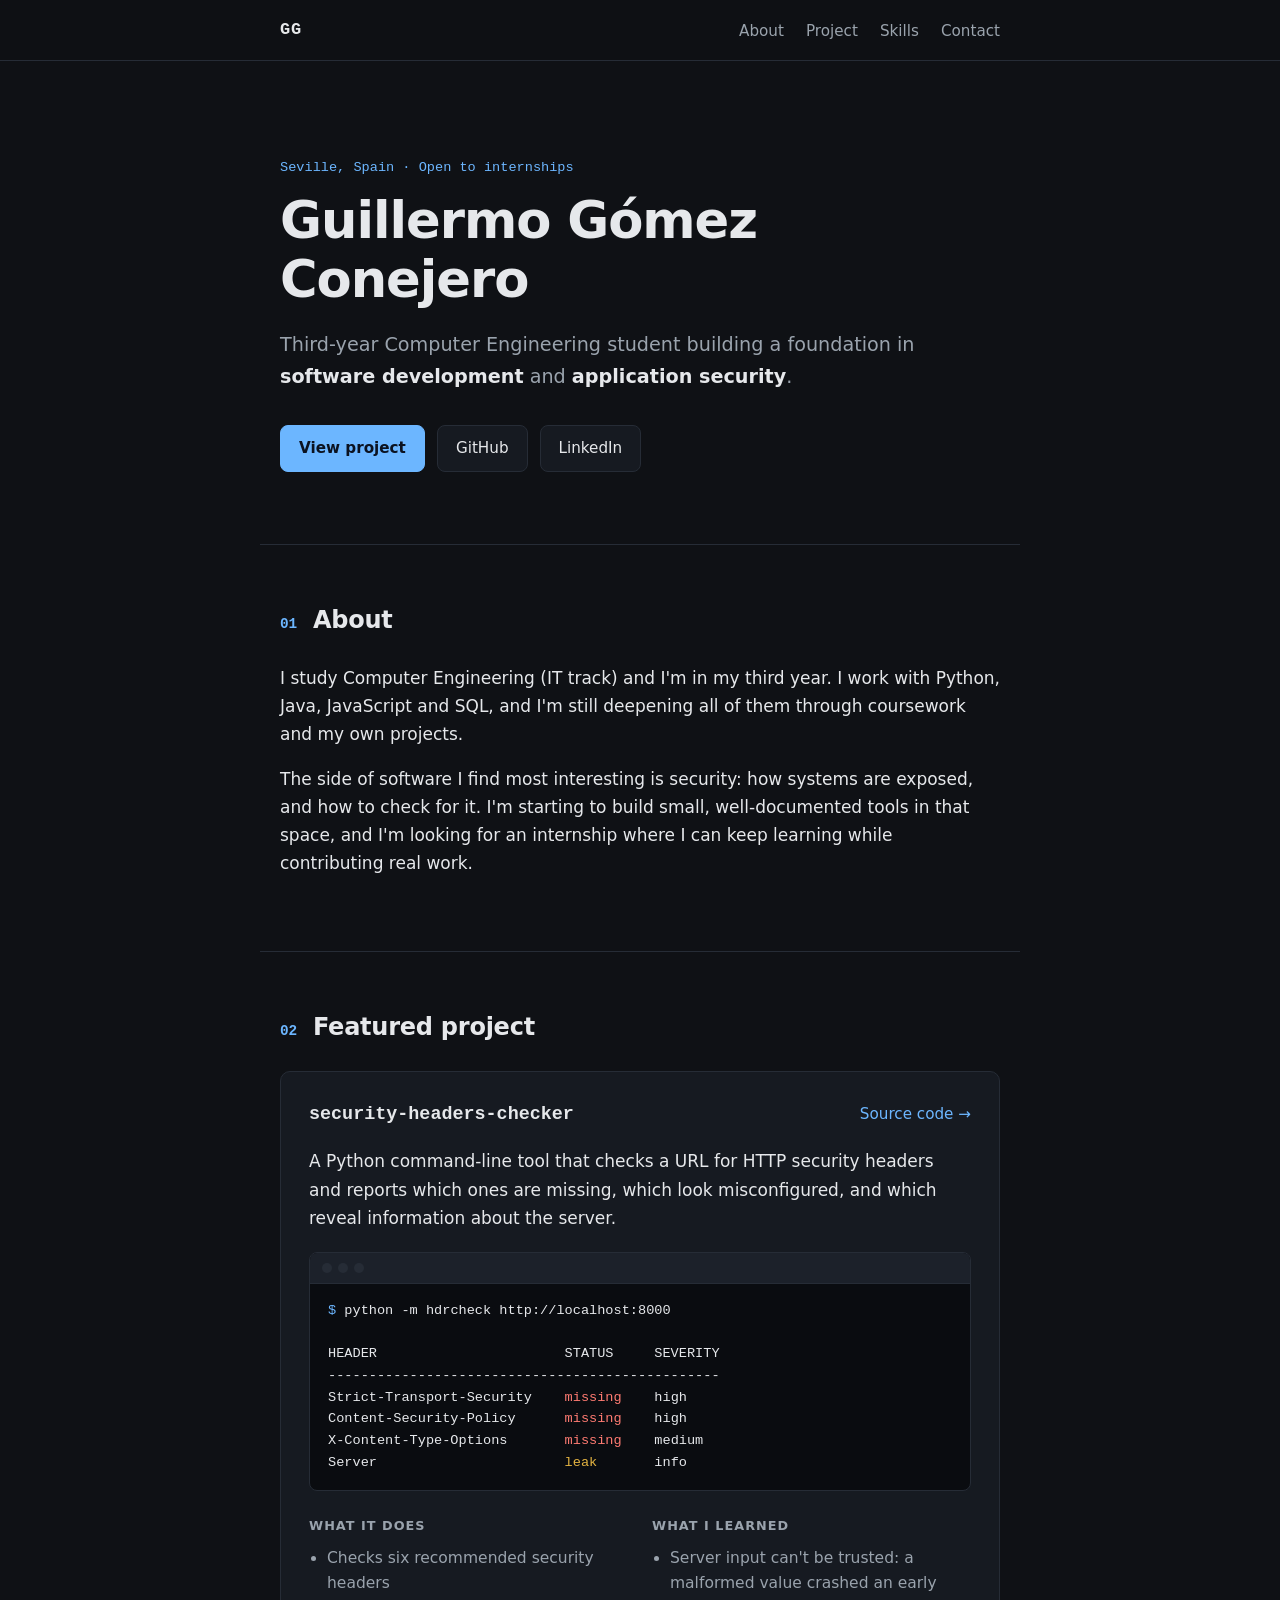
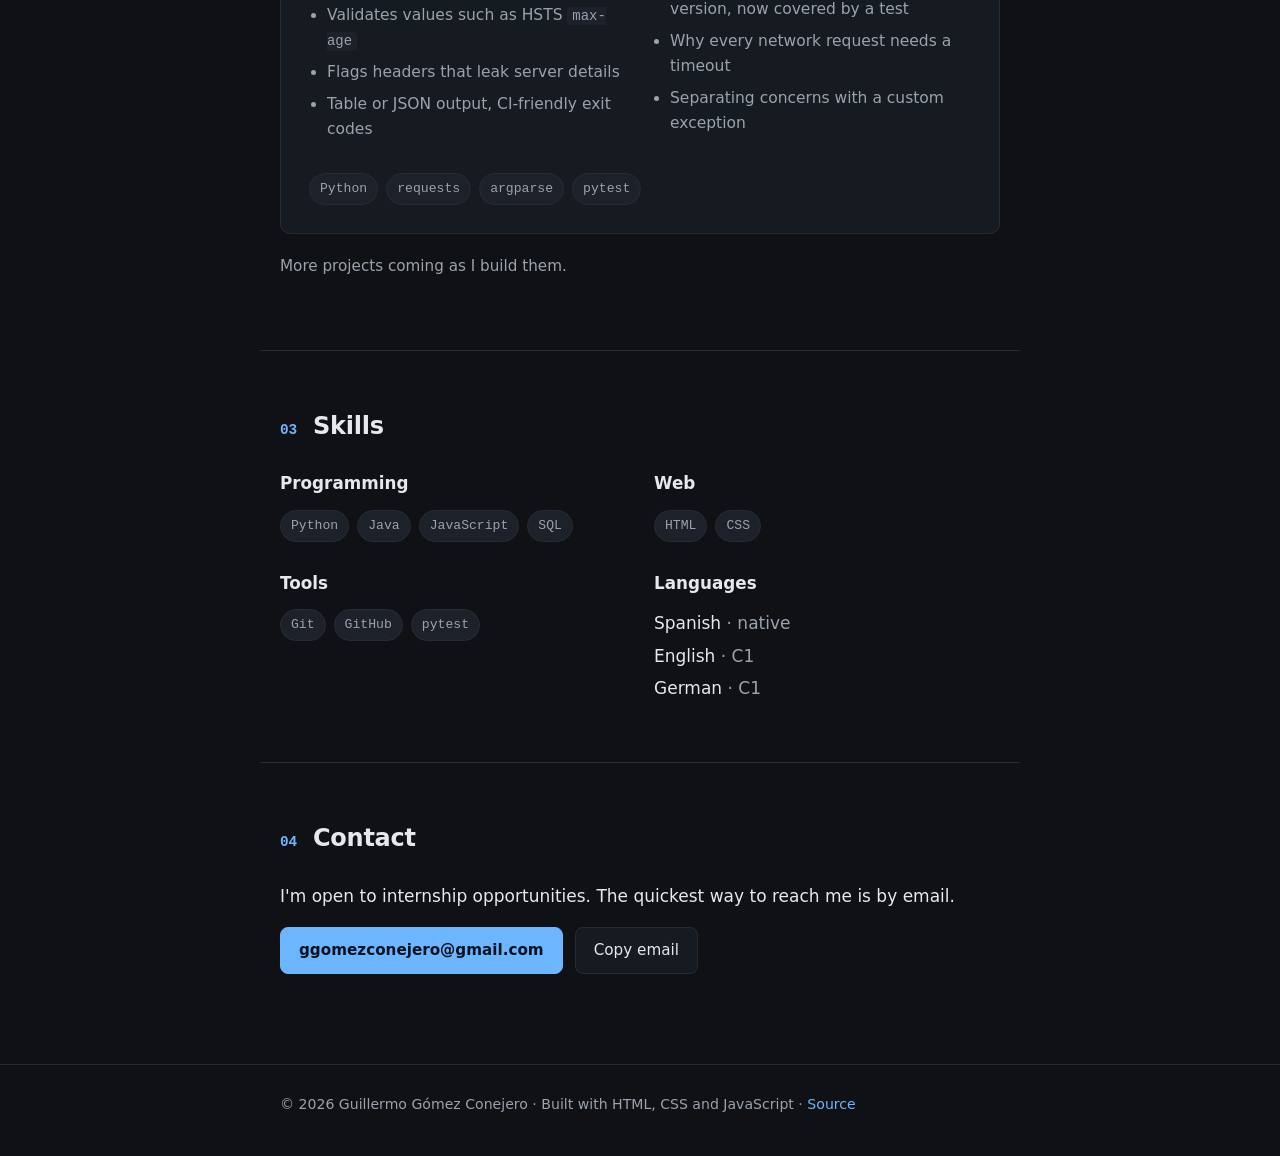
==== index.html @ 74cf5384 "Add files via upload" ====
<!DOCTYPE html>
<html lang="en">
<head>
  <meta charset="UTF-8">
  <meta name="viewport" content="width=device-width, initial-scale=1.0">
  <title>Guillermo Gómez Conejero · Computer Engineering Student</title>
  <meta name="description" content="Third-year Computer Engineering student in Seville, Spain, focused on software development and application security. Open to internships.">
  <meta property="og:title" content="Guillermo Gómez Conejero">
  <meta property="og:description" content="Computer Engineering student · Software development & application security">
  <meta property="og:type" content="website">
  <meta property="og:url" content="https://goco36.github.io/">
  <meta name="theme-color" content="#0f1115">
  <link rel="icon" href="data:image/svg+xml,%3Csvg xmlns='http://www.w3.org/2000/svg' viewBox='0 0 32 32'%3E%3Crect width='32' height='32' rx='6' fill='%230f1115'/%3E%3Ctext x='16' y='21' font-family='monospace' font-size='13' font-weight='700' fill='%236cb6ff' text-anchor='middle'%3EGG%3C/text%3E%3C/svg%3E">
  <link rel="stylesheet" href="styles.css">
</head>
<body>
  <a class="skip-link" href="#main">Skip to content</a>

  <header class="site-header">
    <div class="container header-inner">
      <a class="logo" href="#top" aria-label="Back to top">GG</a>
      <nav aria-label="Main">
        <ul class="nav-links">
          <li><a href="#about">About</a></li>
          <li><a href="#project">Project</a></li>
          <li><a href="#skills">Skills</a></li>
          <li><a href="#contact">Contact</a></li>
        </ul>
      </nav>
    </div>
  </header>

  <main id="main">
    <!-- Hero -->
    <section class="hero container" id="top">
      <p class="eyebrow">Seville, Spain · Open to internships</p>
      <h1>Guillermo Gómez Conejero</h1>
      <p class="lead">
        Third-year Computer Engineering student building a foundation in
        <strong>software development</strong> and <strong>application security</strong>.
      </p>
      <div class="actions">
        <a class="btn btn-primary" href="#project">View project</a>
        <a class="btn" href="https://github.com/Goco36" target="_blank" rel="noopener noreferrer">GitHub</a>
        <a class="btn" href="https://www.linkedin.com/in/guillermo-gomez-conejero-263369376/" target="_blank" rel="noopener noreferrer">LinkedIn</a>
      </div>
    </section>

    <!-- About -->
    <section class="section container" id="about">
      <h2><span class="num">01</span> About</h2>
      <p>
        I study Computer Engineering (IT track) and I'm in my third year. I work with Python, Java,
        JavaScript and SQL, and I'm still deepening all of them through coursework and my own projects.
      </p>
      <p>
        The side of software I find most interesting is security: how systems are exposed, and how to check
        for it. I'm starting to build small, well-documented tools in that space, and I'm looking for an
        internship where I can keep learning while contributing real work.
      </p>
    </section>

    <!-- Project -->
    <section class="section container" id="project">
      <h2><span class="num">02</span> Featured project</h2>

      <article class="card">
        <div class="card-head">
          <h3>security-headers-checker</h3>
          <a class="card-link" href="https://github.com/Goco36/security-headers-checker" target="_blank" rel="noopener noreferrer">Source code →</a>
        </div>

        <p>
          A Python command-line tool that checks a URL for HTTP security headers and reports which ones are
          missing, which look misconfigured, and which reveal information about the server.
        </p>

        <figure class="terminal" aria-label="Example output of the tool">
          <div class="terminal-bar" aria-hidden="true"><span></span><span></span><span></span></div>
<pre><code><span class="prompt">$</span> python -m hdrcheck http://localhost:8000

HEADER                       STATUS     SEVERITY
------------------------------------------------
Strict-Transport-Security    <span class="bad">missing</span>    high
Content-Security-Policy      <span class="bad">missing</span>    high
X-Content-Type-Options       <span class="bad">missing</span>    medium
Server                       <span class="warn">leak</span>       info</code></pre>
        </figure>

        <div class="card-grid">
          <div>
            <h4>What it does</h4>
            <ul>
              <li>Checks six recommended security headers</li>
              <li>Validates values such as HSTS <code>max-age</code></li>
              <li>Flags headers that leak server details</li>
              <li>Table or JSON output, CI-friendly exit codes</li>
            </ul>
          </div>
          <div>
            <h4>What I learned</h4>
            <ul>
              <li>Server input can't be trusted: a malformed value crashed an early version, now covered by a test</li>
              <li>Why every network request needs a timeout</li>
              <li>Separating concerns with a custom exception</li>
            </ul>
          </div>
        </div>

        <ul class="tags" aria-label="Technologies used">
          <li>Python</li>
          <li>requests</li>
          <li>argparse</li>
          <li>pytest</li>
        </ul>
      </article>

      <p class="note">More projects coming as I build them.</p>
    </section>

    <!-- Skills -->
    <section class="section container" id="skills">
      <h2><span class="num">03</span> Skills</h2>
      <div class="skills-grid">
        <div>
          <h3>Programming</h3>
          <ul class="tags">
            <li>Python</li>
            <li>Java</li>
            <li>JavaScript</li>
            <li>SQL</li>
          </ul>
        </div>
        <div>
          <h3>Web</h3>
          <ul class="tags">
            <li>HTML</li>
            <li>CSS</li>
          </ul>
        </div>
        <div>
          <h3>Tools</h3>
          <ul class="tags">
            <li>Git</li>
            <li>GitHub</li>
            <li>pytest</li>
          </ul>
        </div>
        <div>
          <h3>Languages</h3>
          <ul class="plain">
            <li>Spanish <span class="muted">· native</span></li>
            <li>English <span class="muted">· C1</span></li>
            <li>German <span class="muted">· C1</span></li>
          </ul>
        </div>
      </div>
    </section>

    <!-- Contact -->
    <section class="section container" id="contact">
      <h2><span class="num">04</span> Contact</h2>
      <p>I'm open to internship opportunities. The quickest way to reach me is by email.</p>
      <div class="contact-row">
        <a class="btn btn-primary" href="mailto:ggomezconejero@gmail.com">ggomezconejero@gmail.com</a>
        <button class="btn" type="button" id="copy-email" data-email="ggomezconejero@gmail.com">Copy email</button>
      </div>
      <p class="copy-status" id="copy-status" role="status" aria-live="polite"></p>
    </section>
  </main>

  <footer class="site-footer">
    <div class="container">
      <p>© <span id="year">2026</span> Guillermo Gómez Conejero · Built with HTML, CSS and JavaScript · <a href="https://github.com/Goco36/goco36.github.io" target="_blank" rel="noopener noreferrer">Source</a></p>
    </div>
  </footer>

  <script src="script.js"></script>
</body>
</html>
---- styles.css ----
/* ---------- Design tokens ---------- */
:root {
  --bg: #0f1115;
  --surface: #161a21;
  --surface-2: #1c212a;
  --border: #262c36;
  --text: #e6e8eb;
  --muted: #9aa3ad;
  --accent: #6cb6ff;
  --accent-strong: #8cc8ff;
  --bad: #ff7b72;
  --warn: #e3b341;

  --font-sans: system-ui, -apple-system, "Segoe UI", Roboto, "Helvetica Neue", Arial, sans-serif;
  --font-mono: ui-monospace, "SFMono-Regular", "Cascadia Code", Menlo, Consolas, monospace;

  --radius: 10px;
  --max-width: 760px;
}

/* ---------- Base ---------- */
*,
*::before,
*::after {
  box-sizing: border-box;
}

html {
  scroll-behavior: smooth;
  scroll-padding-top: 72px;
}

body {
  margin: 0;
  background: var(--bg);
  color: var(--text);
  font-family: var(--font-sans);
  font-size: 1.0625rem;
  line-height: 1.65;
  -webkit-font-smoothing: antialiased;
}

a {
  color: var(--accent);
  text-decoration: none;
}

a:hover {
  color: var(--accent-strong);
  text-decoration: underline;
}

:focus-visible {
  outline: 2px solid var(--accent);
  outline-offset: 3px;
  border-radius: 4px;
}

code {
  font-family: var(--font-mono);
  font-size: 0.9em;
  background: var(--surface-2);
  padding: 0.1em 0.35em;
  border-radius: 4px;
}

.container {
  width: 100%;
  max-width: var(--max-width);
  margin: 0 auto;
  padding: 0 20px;
}

.muted {
  color: var(--muted);
}

.skip-link {
  position: absolute;
  left: -999px;
  top: 8px;
  background: var(--accent);
  color: var(--bg);
  padding: 8px 12px;
  border-radius: 6px;
  z-index: 100;
}

.skip-link:focus {
  left: 8px;
}

/* ---------- Header ---------- */
.site-header {
  position: sticky;
  top: 0;
  z-index: 10;
  background: rgba(15, 17, 21, 0.85);
  backdrop-filter: blur(8px);
  border-bottom: 1px solid var(--border);
}

.header-inner {
  display: flex;
  align-items: center;
  justify-content: space-between;
  height: 60px;
}

.logo {
  font-family: var(--font-mono);
  font-weight: 700;
  color: var(--text);
  letter-spacing: 0.05em;
}

.logo:hover {
  color: var(--accent);
  text-decoration: none;
}

.nav-links {
  display: flex;
  gap: 22px;
  list-style: none;
  margin: 0;
  padding: 0;
}

.nav-links a {
  color: var(--muted);
  font-size: 0.95rem;
}

.nav-links a:hover {
  color: var(--text);
  text-decoration: none;
}

/* ---------- Hero ---------- */
.hero {
  padding-top: 96px;
  padding-bottom: 72px;
}

.eyebrow {
  font-family: var(--font-mono);
  font-size: 0.85rem;
  color: var(--accent);
  margin: 0 0 12px;
}

h1 {
  font-size: clamp(2.1rem, 6vw, 3.2rem);
  line-height: 1.15;
  margin: 0 0 20px;
  letter-spacing: -0.02em;
}

.lead {
  font-size: 1.2rem;
  color: var(--muted);
  max-width: 34em;
  margin: 0 0 32px;
}

.lead strong {
  color: var(--text);
  font-weight: 600;
}

.actions,
.contact-row {
  display: flex;
  flex-wrap: wrap;
  gap: 12px;
}

/* ---------- Buttons ---------- */
.btn {
  display: inline-flex;
  align-items: center;
  padding: 10px 18px;
  border: 1px solid var(--border);
  border-radius: 8px;
  background: var(--surface);
  color: var(--text);
  font: inherit;
  font-size: 0.95rem;
  cursor: pointer;
  transition: border-color 0.15s, background 0.15s;
}

.btn:hover {
  border-color: var(--accent);
  color: var(--text);
  text-decoration: none;
}

.btn-primary {
  background: var(--accent);
  border-color: var(--accent);
  color: #0b1220;
  font-weight: 600;
}

.btn-primary:hover {
  background: var(--accent-strong);
  border-color: var(--accent-strong);
  color: #0b1220;
}

/* ---------- Sections ---------- */
.section {
  padding-top: 56px;
  padding-bottom: 56px;
  border-top: 1px solid var(--border);
}

h2 {
  font-size: 1.5rem;
  margin: 0 0 24px;
  letter-spacing: -0.01em;
}

h2 .num {
  font-family: var(--font-mono);
  font-size: 0.9rem;
  color: var(--accent);
  margin-right: 8px;
}

h3 {
  font-size: 1.05rem;
  margin: 0 0 12px;
}

h4 {
  font-size: 0.8rem;
  text-transform: uppercase;
  letter-spacing: 0.08em;
  color: var(--muted);
  margin: 0 0 10px;
}

.note {
  color: var(--muted);
  font-size: 0.95rem;
  margin-top: 20px;
}

/* ---------- Project card ---------- */
.card {
  background: var(--surface);
  border: 1px solid var(--border);
  border-radius: var(--radius);
  padding: 28px;
}

.card-head {
  display: flex;
  flex-wrap: wrap;
  align-items: baseline;
  justify-content: space-between;
  gap: 8px 16px;
  margin-bottom: 8px;
}

.card-head h3 {
  font-family: var(--font-mono);
  font-size: 1.15rem;
  margin: 0;
}

.card-link {
  font-size: 0.95rem;
}

.card-grid {
  display: grid;
  grid-template-columns: 1fr 1fr;
  gap: 24px;
  margin: 24px 0;
}

.card-grid ul {
  margin: 0;
  padding-left: 18px;
  color: var(--muted);
  font-size: 0.97rem;
}

.card-grid li {
  margin-bottom: 6px;
}

/* ---------- Terminal ---------- */
.terminal {
  margin: 20px 0 0;
  background: #0a0c10;
  border: 1px solid var(--border);
  border-radius: 8px;
  overflow: hidden;
}

.terminal-bar {
  display: flex;
  gap: 6px;
  padding: 10px 12px;
  background: var(--surface-2);
  border-bottom: 1px solid var(--border);
}

.terminal-bar span {
  width: 10px;
  height: 10px;
  border-radius: 50%;
  background: var(--border);
}

.terminal pre {
  margin: 0;
  padding: 16px 18px;
  overflow-x: auto;
  font-family: var(--font-mono);
  font-size: 0.85rem;
  line-height: 1.6;
}

.terminal code {
  background: none;
  padding: 0;
  font-size: inherit;
}

.prompt {
  color: var(--accent);
}

.bad {
  color: var(--bad);
}

.warn {
  color: var(--warn);
}

/* ---------- Tags ---------- */
.tags {
  display: flex;
  flex-wrap: wrap;
  gap: 8px;
  list-style: none;
  margin: 0;
  padding: 0;
}

.tags li {
  font-family: var(--font-mono);
  font-size: 0.82rem;
  padding: 4px 10px;
  border: 1px solid var(--border);
  border-radius: 999px;
  color: var(--muted);
  background: var(--surface-2);
}

/* ---------- Skills ---------- */
.skills-grid {
  display: grid;
  grid-template-columns: repeat(2, 1fr);
  gap: 28px;
}

.plain {
  list-style: none;
  margin: 0;
  padding: 0;
}

.plain li {
  margin-bottom: 4px;
}

/* ---------- Contact ---------- */
.copy-status {
  min-height: 1.5em;
  margin: 12px 0 0;
  font-size: 0.9rem;
  color: var(--accent);
}

/* ---------- Footer ---------- */
.site-footer {
  border-top: 1px solid var(--border);
  padding: 28px 0 40px;
  color: var(--muted);
  font-size: 0.88rem;
}

.site-footer p {
  margin: 0;
}

/* ---------- Responsive ---------- */
@media (max-width: 640px) {
  .nav-links {
    gap: 14px;
  }

  .nav-links a {
    font-size: 0.88rem;
  }

  .hero {
    padding-top: 64px;
    padding-bottom: 48px;
  }

  .card {
    padding: 20px;
  }

  .card-grid,
  .skills-grid {
    grid-template-columns: 1fr;
  }
}

@media (max-width: 400px) {
  .nav-links li:nth-child(3) {
    display: none;
  }
}

/* ---------- Motion preferences ---------- */
@media (prefers-reduced-motion: reduce) {
  html {
    scroll-behavior: auto;
  }

  * {
    transition: none !important;
  }
}
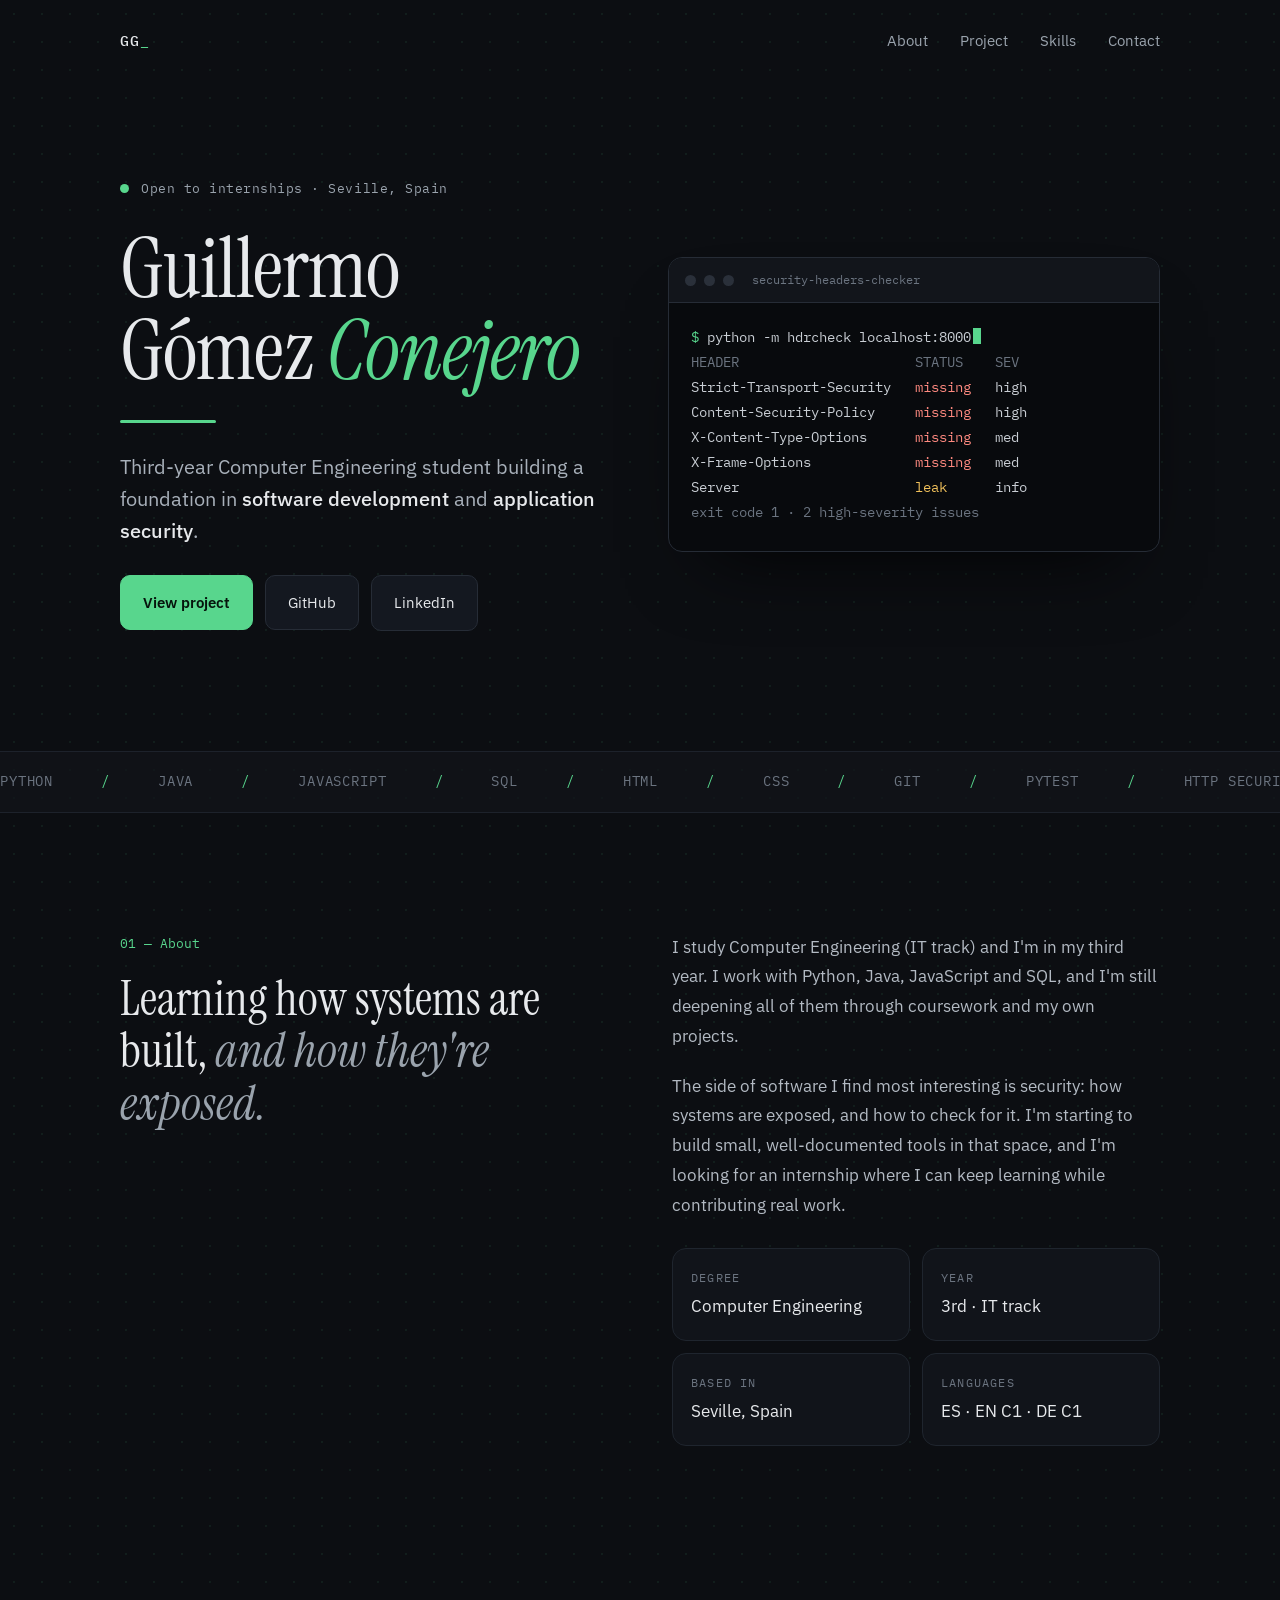
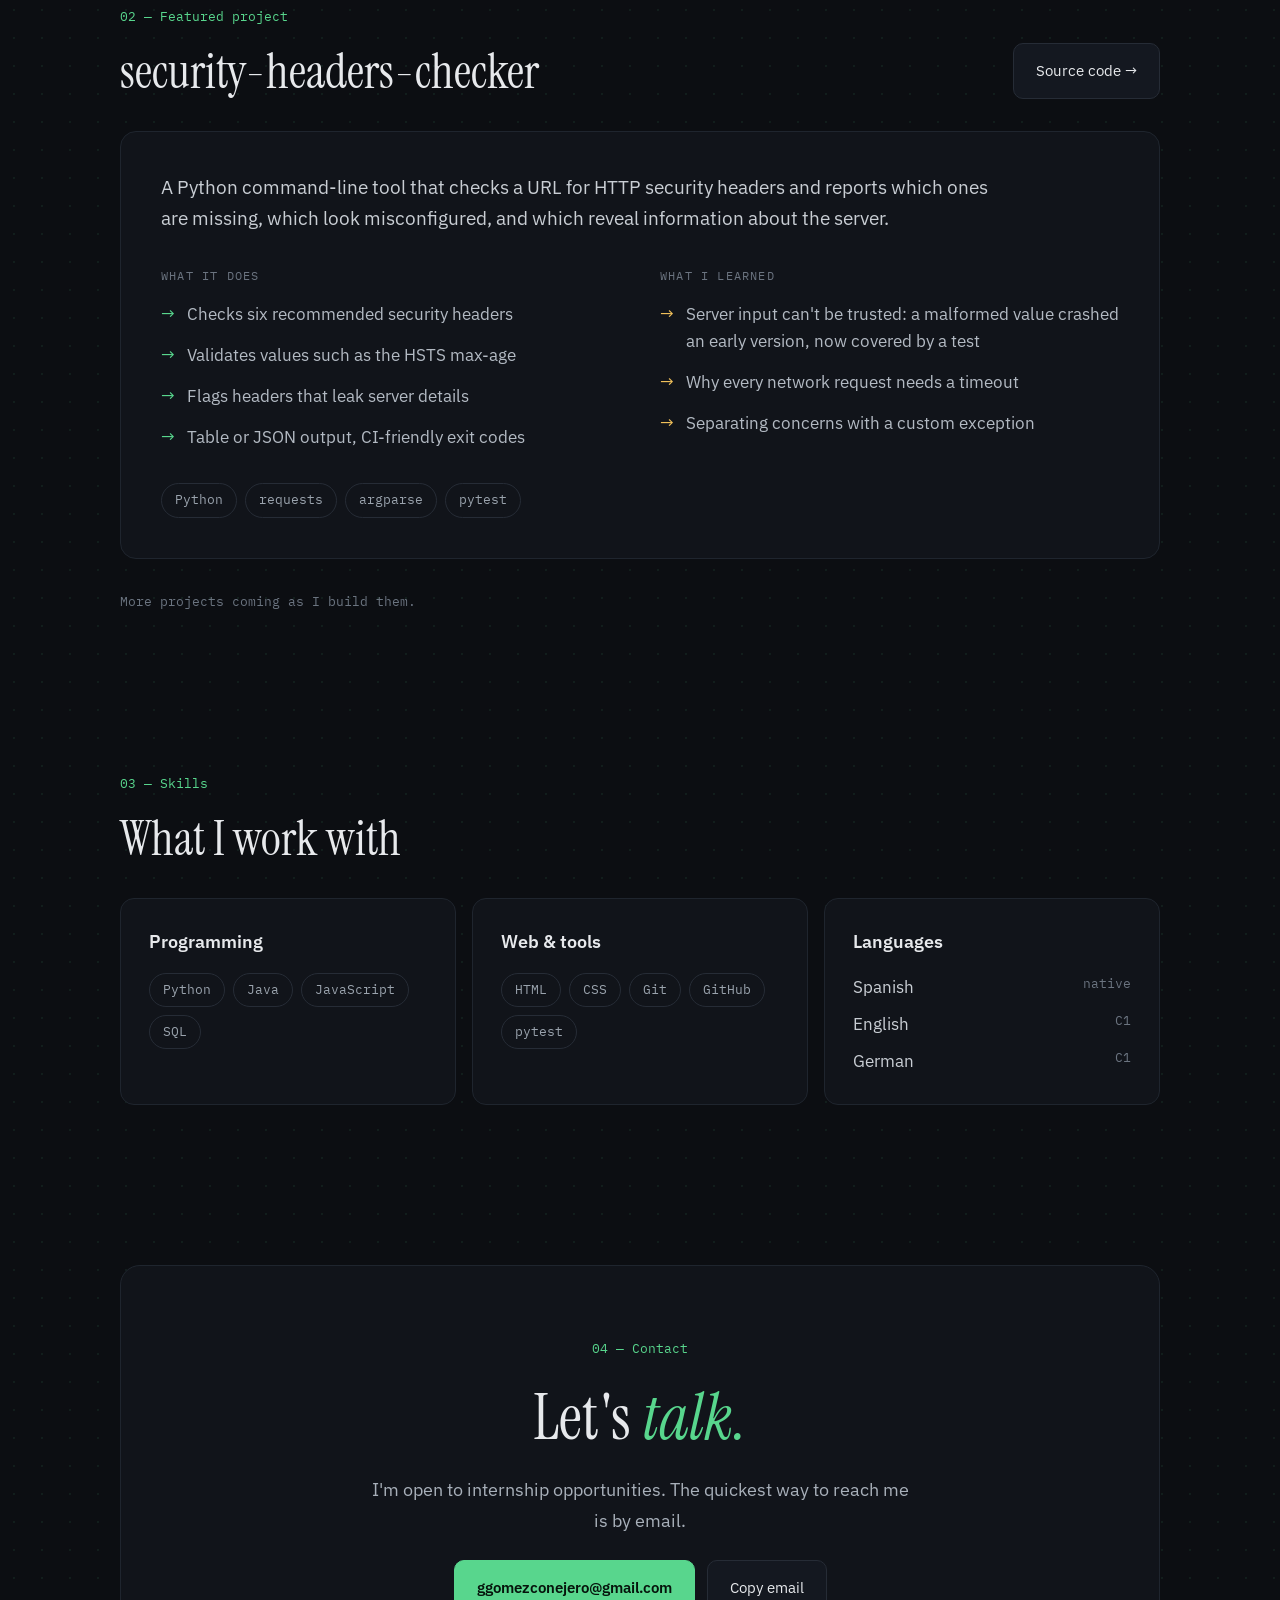
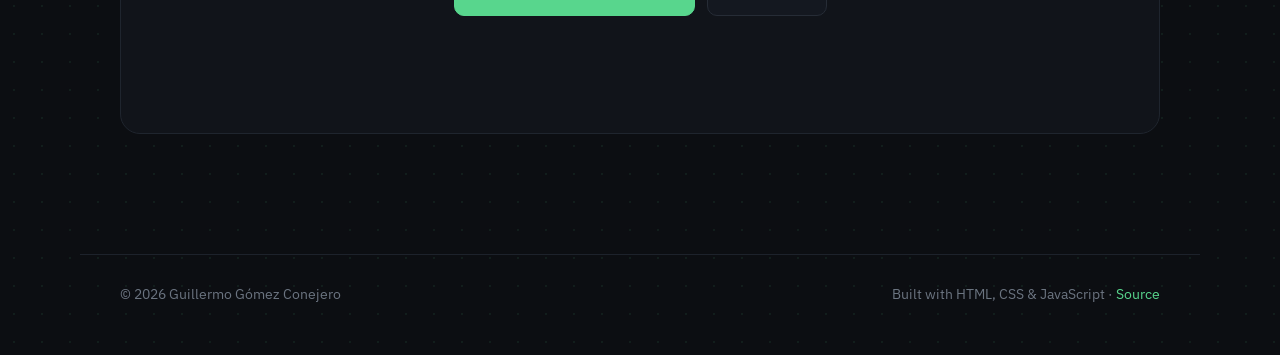
==== commit da4d2917: "Add files via upload" ====
--- a/index.html
+++ b/index.html
@@ -9,170 +9,175 @@
   <meta property="og:description" content="Computer Engineering student · Software development & application security">
   <meta property="og:type" content="website">
   <meta property="og:url" content="https://goco36.github.io/">
-  <meta name="theme-color" content="#0f1115">
-  <link rel="icon" href="data:image/svg+xml,%3Csvg xmlns='http://www.w3.org/2000/svg' viewBox='0 0 32 32'%3E%3Crect width='32' height='32' rx='6' fill='%230f1115'/%3E%3Ctext x='16' y='21' font-family='monospace' font-size='13' font-weight='700' fill='%236cb6ff' text-anchor='middle'%3EGG%3C/text%3E%3C/svg%3E">
+  <meta name="theme-color" content="#0c0e12">
+  <link rel="icon" href="data:image/svg+xml,%3Csvg xmlns='http://www.w3.org/2000/svg' viewBox='0 0 32 32'%3E%3Crect width='32' height='32' rx='6' fill='%230c0e12'/%3E%3Ctext x='16' y='21' font-family='monospace' font-size='13' font-weight='700' fill='%2358d68d' text-anchor='middle'%3EGG%3C/text%3E%3C/svg%3E">
+  <link rel="preconnect" href="https://fonts.googleapis.com">
+  <link rel="preconnect" href="https://fonts.gstatic.com" crossorigin>
+  <link rel="stylesheet" href="https://fonts.googleapis.com/css2?family=IBM+Plex+Mono:wght@400;500&family=IBM+Plex+Sans:wght@400;500;600&family=Instrument+Serif:ital@0;1&display=swap">
   <link rel="stylesheet" href="styles.css">
 </head>
 <body>
   <a class="skip-link" href="#main">Skip to content</a>
 
-  <header class="site-header">
-    <div class="container header-inner">
-      <a class="logo" href="#top" aria-label="Back to top">GG</a>
-      <nav aria-label="Main">
-        <ul class="nav-links">
-          <li><a href="#about">About</a></li>
-          <li><a href="#project">Project</a></li>
-          <li><a href="#skills">Skills</a></li>
-          <li><a href="#contact">Contact</a></li>
-        </ul>
-      </nav>
-    </div>
+  <header class="site-header container rise d1">
+    <a class="logo" href="#top" aria-label="Back to top">GG<span class="accent">_</span></a>
+    <nav aria-label="Main">
+      <ul class="nav-links">
+        <li><a href="#about">About</a></li>
+        <li><a href="#project">Project</a></li>
+        <li><a href="#skills">Skills</a></li>
+        <li><a href="#contact">Contact</a></li>
+      </ul>
+    </nav>
   </header>
 
   <main id="main">
     <!-- Hero -->
     <section class="hero container" id="top">
-      <p class="eyebrow">Seville, Spain · Open to internships</p>
-      <h1>Guillermo Gómez Conejero</h1>
-      <p class="lead">
-        Third-year Computer Engineering student building a foundation in
-        <strong>software development</strong> and <strong>application security</strong>.
-      </p>
-      <div class="actions">
-        <a class="btn btn-primary" href="#project">View project</a>
-        <a class="btn" href="https://github.com/Goco36" target="_blank" rel="noopener noreferrer">GitHub</a>
-        <a class="btn" href="https://www.linkedin.com/in/guillermo-gomez-conejero-263369376/" target="_blank" rel="noopener noreferrer">LinkedIn</a>
+      <div class="hero-text">
+        <p class="status rise d2"><span class="dot" aria-hidden="true"></span>Open to internships · Seville, Spain</p>
+        <h1 class="rise d3">Guillermo<br>Gómez <em>Conejero</em></h1>
+        <div class="underline" aria-hidden="true"></div>
+        <p class="lead rise d4">
+          Third-year Computer Engineering student building a foundation in
+          <strong>software development</strong> and <strong>application security</strong>.
+        </p>
+        <div class="actions rise d5">
+          <a class="btn btn-primary" href="#project">View project</a>
+          <a class="btn" href="https://github.com/Goco36" target="_blank" rel="noopener noreferrer">GitHub</a>
+          <a class="btn" href="https://www.linkedin.com/in/guillermo-gomez-conejero-263369376/" target="_blank" rel="noopener noreferrer">LinkedIn</a>
+        </div>
+      </div>
+
+      <div class="rise d6">
+        <figure class="terminal float" aria-label="Example output of security-headers-checker">
+          <div class="terminal-bar" aria-hidden="true">
+            <span></span><span></span><span></span>
+            <span class="terminal-title">security-headers-checker</span>
+          </div>
+          <div class="terminal-body">
+            <div><span class="accent">$ </span><span class="typed">python -m hdrcheck localhost:8000</span><span class="cursor" aria-hidden="true"></span></div>
+            <div class="row r1 dim">HEADER                      STATUS    SEV</div>
+            <div class="row r2">Strict-Transport-Security   <span class="bad">missing</span>   high</div>
+            <div class="row r3">Content-Security-Policy     <span class="bad">missing</span>   high</div>
+            <div class="row r4">X-Content-Type-Options      <span class="bad">missing</span>   med</div>
+            <div class="row r5">X-Frame-Options             <span class="bad">missing</span>   med</div>
+            <div class="row r6">Server                      <span class="warn">leak</span>      info</div>
+            <div class="row r7 dim">exit code 1 · 2 high-severity issues</div>
+          </div>
+        </figure>
       </div>
     </section>
 
+    <!-- Tech marquee (decorative: the same list is in the Skills section) -->
+    <div class="marquee" aria-hidden="true">
+      <div class="track">
+        <span>PYTHON</span><i>/</i><span>JAVA</span><i>/</i><span>JAVASCRIPT</span><i>/</i><span>SQL</span><i>/</i><span>HTML</span><i>/</i><span>CSS</span><i>/</i><span>GIT</span><i>/</i><span>PYTEST</span><i>/</i><span>HTTP SECURITY HEADERS</span><i>/</i>
+        <span>PYTHON</span><i>/</i><span>JAVA</span><i>/</i><span>JAVASCRIPT</span><i>/</i><span>SQL</span><i>/</i><span>HTML</span><i>/</i><span>CSS</span><i>/</i><span>GIT</span><i>/</i><span>PYTEST</span><i>/</i><span>HTTP SECURITY HEADERS</span><i>/</i>
+      </div>
+    </div>
+
     <!-- About -->
-    <section class="section container" id="about">
-      <h2><span class="num">01</span> About</h2>
-      <p>
-        I study Computer Engineering (IT track) and I'm in my third year. I work with Python, Java,
-        JavaScript and SQL, and I'm still deepening all of them through coursework and my own projects.
-      </p>
-      <p>
-        The side of software I find most interesting is security: how systems are exposed, and how to check
-        for it. I'm starting to build small, well-documented tools in that space, and I'm looking for an
-        internship where I can keep learning while contributing real work.
-      </p>
+    <section class="section container two-col" id="about">
+      <div class="section-head reveal">
+        <span class="kicker">01 — About</span>
+        <h2>Learning how systems are built, <em class="muted">and how they're exposed.</em></h2>
+      </div>
+      <div class="about-body reveal">
+        <p>I study Computer Engineering (IT track) and I'm in my third year. I work with Python, Java, JavaScript and SQL, and I'm still deepening all of them through coursework and my own projects.</p>
+        <p>The side of software I find most interesting is security: how systems are exposed, and how to check for it. I'm starting to build small, well-documented tools in that space, and I'm looking for an internship where I can keep learning while contributing real work.</p>
+        <dl class="facts">
+          <div class="card fact"><dt>Degree</dt><dd>Computer Engineering</dd></div>
+          <div class="card fact"><dt>Year</dt><dd>3rd · IT track</dd></div>
+          <div class="card fact"><dt>Based in</dt><dd>Seville, Spain</dd></div>
+          <div class="card fact"><dt>Languages</dt><dd>ES · EN C1 · DE C1</dd></div>
+        </dl>
+      </div>
     </section>
 
     <!-- Project -->
     <section class="section container" id="project">
-      <h2><span class="num">02</span> Featured project</h2>
+      <div class="project-head reveal">
+        <div class="section-head">
+          <span class="kicker">02 — Featured project</span>
+          <h2>security-headers-checker</h2>
+        </div>
+        <a class="btn" href="https://github.com/Goco36/security-headers-checker" target="_blank" rel="noopener noreferrer">Source code →</a>
+      </div>
 
-      <article class="card">
-        <div class="card-head">
-          <h3>security-headers-checker</h3>
-          <a class="card-link" href="https://github.com/Goco36/security-headers-checker" target="_blank" rel="noopener noreferrer">Source code →</a>
-        </div>
-
-        <p>
-          A Python command-line tool that checks a URL for HTTP security headers and reports which ones are
-          missing, which look misconfigured, and which reveal information about the server.
-        </p>
-
-        <figure class="terminal" aria-label="Example output of the tool">
-          <div class="terminal-bar" aria-hidden="true"><span></span><span></span><span></span></div>
-<pre><code><span class="prompt">$</span> python -m hdrcheck http://localhost:8000
-
-HEADER                       STATUS     SEVERITY
-------------------------------------------------
-Strict-Transport-Security    <span class="bad">missing</span>    high
-Content-Security-Policy      <span class="bad">missing</span>    high
-X-Content-Type-Options       <span class="bad">missing</span>    medium
-Server                       <span class="warn">leak</span>       info</code></pre>
-        </figure>
-
-        <div class="card-grid">
+      <article class="card project reveal">
+        <p class="project-summary">A Python command-line tool that checks a URL for HTTP security headers and reports which ones are missing, which look misconfigured, and which reveal information about the server.</p>
+        <div class="project-grid">
           <div>
-            <h4>What it does</h4>
-            <ul>
+            <h3 class="label">What it does</h3>
+            <ul class="arrow-list">
               <li>Checks six recommended security headers</li>
-              <li>Validates values such as HSTS <code>max-age</code></li>
+              <li>Validates values such as the HSTS max-age</li>
               <li>Flags headers that leak server details</li>
               <li>Table or JSON output, CI-friendly exit codes</li>
             </ul>
           </div>
           <div>
-            <h4>What I learned</h4>
-            <ul>
+            <h3 class="label">What I learned</h3>
+            <ul class="arrow-list warm">
               <li>Server input can't be trusted: a malformed value crashed an early version, now covered by a test</li>
               <li>Why every network request needs a timeout</li>
               <li>Separating concerns with a custom exception</li>
             </ul>
           </div>
         </div>
-
-        <ul class="tags" aria-label="Technologies used">
-          <li>Python</li>
-          <li>requests</li>
-          <li>argparse</li>
-          <li>pytest</li>
+        <ul class="chips" aria-label="Technologies used">
+          <li>Python</li><li>requests</li><li>argparse</li><li>pytest</li>
         </ul>
       </article>
 
-      <p class="note">More projects coming as I build them.</p>
+      <p class="note reveal">More projects coming as I build them.</p>
     </section>
 
     <!-- Skills -->
     <section class="section container" id="skills">
-      <h2><span class="num">03</span> Skills</h2>
+      <div class="section-head reveal">
+        <span class="kicker">03 — Skills</span>
+        <h2>What I work with</h2>
+      </div>
       <div class="skills-grid">
-        <div>
+        <div class="card skill reveal">
           <h3>Programming</h3>
-          <ul class="tags">
-            <li>Python</li>
-            <li>Java</li>
-            <li>JavaScript</li>
-            <li>SQL</li>
-          </ul>
+          <ul class="chips"><li>Python</li><li>Java</li><li>JavaScript</li><li>SQL</li></ul>
         </div>
-        <div>
-          <h3>Web</h3>
-          <ul class="tags">
-            <li>HTML</li>
-            <li>CSS</li>
-          </ul>
+        <div class="card skill reveal">
+          <h3>Web &amp; tools</h3>
+          <ul class="chips"><li>HTML</li><li>CSS</li><li>Git</li><li>GitHub</li><li>pytest</li></ul>
         </div>
-        <div>
-          <h3>Tools</h3>
-          <ul class="tags">
-            <li>Git</li>
-            <li>GitHub</li>
-            <li>pytest</li>
-          </ul>
-        </div>
-        <div>
+        <div class="card skill reveal">
           <h3>Languages</h3>
-          <ul class="plain">
-            <li>Spanish <span class="muted">· native</span></li>
-            <li>English <span class="muted">· C1</span></li>
-            <li>German <span class="muted">· C1</span></li>
-          </ul>
+          <dl class="lang-list">
+            <div><dt>Spanish</dt><dd>native</dd></div>
+            <div><dt>English</dt><dd>C1</dd></div>
+            <div><dt>German</dt><dd>C1</dd></div>
+          </dl>
         </div>
       </div>
     </section>
 
     <!-- Contact -->
     <section class="section container" id="contact">
-      <h2><span class="num">04</span> Contact</h2>
-      <p>I'm open to internship opportunities. The quickest way to reach me is by email.</p>
-      <div class="contact-row">
-        <a class="btn btn-primary" href="mailto:ggomezconejero@gmail.com">ggomezconejero@gmail.com</a>
-        <button class="btn" type="button" id="copy-email" data-email="ggomezconejero@gmail.com">Copy email</button>
+      <div class="card contact reveal">
+        <span class="kicker">04 — Contact</span>
+        <h2 class="contact-title">Let's <em>talk.</em></h2>
+        <p>I'm open to internship opportunities. The quickest way to reach me is by email.</p>
+        <div class="actions center">
+          <a class="btn btn-primary" href="mailto:ggomezconejero@gmail.com">ggomezconejero@gmail.com</a>
+          <button class="btn" type="button" id="copy-email" data-email="ggomezconejero@gmail.com">Copy email</button>
+        </div>
+        <p class="copy-status" id="copy-status" role="status" aria-live="polite"></p>
       </div>
-      <p class="copy-status" id="copy-status" role="status" aria-live="polite"></p>
     </section>
   </main>
 
-  <footer class="site-footer">
-    <div class="container">
-      <p>© <span id="year">2026</span> Guillermo Gómez Conejero · Built with HTML, CSS and JavaScript · <a href="https://github.com/Goco36/goco36.github.io" target="_blank" rel="noopener noreferrer">Source</a></p>
-    </div>
+  <footer class="site-footer container">
+    <span>© <span id="year">2026</span> Guillermo Gómez Conejero</span>
+    <span>Built with HTML, CSS &amp; JavaScript · <a href="https://github.com/Goco36/goco36.github.io" target="_blank" rel="noopener noreferrer">Source</a></span>
   </footer>
 
   <script src="script.js"></script>
--- a/styles.css
+++ b/styles.css
@@ -1,24 +1,34 @@
-/* ---------- Design tokens ---------- */
+/* ==========================================================
+   Design tokens
+   ========================================================== */
 :root {
-  --bg: #0f1115;
-  --surface: #161a21;
-  --surface-2: #1c212a;
-  --border: #262c36;
-  --text: #e6e8eb;
+  --bg: #0c0e12;
+  --surface: #11141a;
+  --surface-2: #141820;
+  --terminal: #080a0d;
+  --border: #1f252e;
+  --border-strong: #262c36;
+  --text: #e7e9ec;
+  --text-2: #b3bac3;
   --muted: #9aa3ad;
-  --accent: #6cb6ff;
-  --accent-strong: #8cc8ff;
-  --bad: #ff7b72;
-  --warn: #e3b341;
-
-  --font-sans: system-ui, -apple-system, "Segoe UI", Roboto, "Helvetica Neue", Arial, sans-serif;
-  --font-mono: ui-monospace, "SFMono-Regular", "Cascadia Code", Menlo, Consolas, monospace;
-
-  --radius: 10px;
-  --max-width: 760px;
-}
-
-/* ---------- Base ---------- */
+  --dim: #6b7480;
+  --accent: #58d68d;
+  --accent-hover: #8ae6b1;
+  --on-accent: #06140c;
+  --bad: #ff8a80;
+  --warn: #f0c05a;
+
+  --font-display: "Instrument Serif", Georgia, serif;
+  --font-sans: "IBM Plex Sans", system-ui, -apple-system, "Segoe UI", sans-serif;
+  --font-mono: "IBM Plex Mono", ui-monospace, Menlo, Consolas, monospace;
+
+  --max-width: 1120px;
+  --ease: cubic-bezier(0.2, 0.7, 0.2, 1);
+}
+
+/* ==========================================================
+   Base
+   ========================================================== */
 *,
 *::before,
 *::after {
@@ -27,16 +37,20 @@
 
 html {
   scroll-behavior: smooth;
-  scroll-padding-top: 72px;
+  scroll-padding-top: 24px;
 }
 
 body {
   margin: 0;
-  background: var(--bg);
+  background-color: var(--bg);
+  /* Subtle dot grid that drifts slowly */
+  background-image: radial-gradient(rgba(88, 214, 141, 0.08) 1px, transparent 1px);
+  background-size: 28px 28px;
+  animation: drift 60s linear infinite;
   color: var(--text);
   font-family: var(--font-sans);
-  font-size: 1.0625rem;
-  line-height: 1.65;
+  font-size: 17px;
+  line-height: 1.7;
   -webkit-font-smoothing: antialiased;
 }
 
@@ -46,29 +60,40 @@
 }
 
 a:hover {
-  color: var(--accent-strong);
-  text-decoration: underline;
+  color: var(--accent-hover);
 }
 
 :focus-visible {
   outline: 2px solid var(--accent);
   outline-offset: 3px;
-  border-radius: 4px;
-}
-
-code {
-  font-family: var(--font-mono);
-  font-size: 0.9em;
-  background: var(--surface-2);
-  padding: 0.1em 0.35em;
-  border-radius: 4px;
+  border-radius: 6px;
+}
+
+h1,
+h2 {
+  font-family: var(--font-display);
+  font-weight: 400;
+  margin: 0;
+}
+
+em {
+  font-style: italic;
+}
+
+p {
+  margin: 0;
 }
 
 .container {
   width: 100%;
   max-width: var(--max-width);
   margin: 0 auto;
-  padding: 0 20px;
+  padding-left: 40px;
+  padding-right: 40px;
+}
+
+.accent {
+  color: var(--accent);
 }
 
 .muted {
@@ -80,7 +105,7 @@
   left: -999px;
   top: 8px;
   background: var(--accent);
-  color: var(--bg);
+  color: var(--on-accent);
   padding: 8px 12px;
   border-radius: 6px;
   z-index: 100;
@@ -90,263 +115,172 @@
   left: 8px;
 }
 
-/* ---------- Header ---------- */
+/* ==========================================================
+   Header
+   ========================================================== */
 .site-header {
-  position: sticky;
-  top: 0;
-  z-index: 10;
-  background: rgba(15, 17, 21, 0.85);
-  backdrop-filter: blur(8px);
-  border-bottom: 1px solid var(--border);
-}
-
-.header-inner {
-  display: flex;
+  display: flex;
+  justify-content: space-between;
   align-items: center;
-  justify-content: space-between;
-  height: 60px;
+  padding-top: 28px;
+  padding-bottom: 28px;
 }
 
 .logo {
   font-family: var(--font-mono);
-  font-weight: 700;
+  font-weight: 500;
+  font-size: 15px;
   color: var(--text);
-  letter-spacing: 0.05em;
-}
-
-.logo:hover {
-  color: var(--accent);
-  text-decoration: none;
+  letter-spacing: 0.08em;
 }
 
 .nav-links {
   display: flex;
-  gap: 22px;
+  gap: 32px;
   list-style: none;
   margin: 0;
   padding: 0;
+  font-size: 15px;
 }
 
 .nav-links a {
   color: var(--muted);
-  font-size: 0.95rem;
+  transition: color 0.2s;
 }
 
 .nav-links a:hover {
   color: var(--text);
-  text-decoration: none;
-}
-
-/* ---------- Hero ---------- */
+}
+
+/* ==========================================================
+   Hero
+   ========================================================== */
 .hero {
+  display: grid;
+  grid-template-columns: repeat(2, minmax(0, 1fr));
+  gap: 56px;
+  align-items: center;
   padding-top: 96px;
-  padding-bottom: 72px;
-}
-
-.eyebrow {
-  font-family: var(--font-mono);
-  font-size: 0.85rem;
+  padding-bottom: 120px;
+}
+
+.hero-text {
+  display: flex;
+  flex-direction: column;
+  gap: 28px;
+}
+
+.status {
+  display: flex;
+  align-items: center;
+  gap: 12px;
+  font-family: var(--font-mono);
+  font-size: 13px;
+  color: var(--muted);
+  letter-spacing: 0.04em;
+}
+
+.dot {
+  width: 9px;
+  height: 9px;
+  border-radius: 50%;
+  background: var(--accent);
+  animation: pulse 2s infinite;
+}
+
+h1 {
+  font-size: clamp(3rem, 7vw, 5.25rem);
+  line-height: 0.98;
+  letter-spacing: -0.01em;
+}
+
+h1 em {
   color: var(--accent);
-  margin: 0 0 12px;
-}
-
-h1 {
-  font-size: clamp(2.1rem, 6vw, 3.2rem);
-  line-height: 1.15;
-  margin: 0 0 20px;
-  letter-spacing: -0.02em;
+}
+
+.underline {
+  width: 96px;
+  height: 3px;
+  background: var(--accent);
+  border-radius: 2px;
+  transform-origin: left;
+  animation: sweep 1.1s 0.9s var(--ease) both;
 }
 
 .lead {
-  font-size: 1.2rem;
-  color: var(--muted);
-  max-width: 34em;
-  margin: 0 0 32px;
+  font-size: 20px;
+  line-height: 1.6;
+  color: #a8b0ba;
+  max-width: 30em;
 }
 
 .lead strong {
   color: var(--text);
-  font-weight: 600;
-}
-
-.actions,
-.contact-row {
+  font-weight: 500;
+}
+
+.actions {
   display: flex;
   flex-wrap: wrap;
   gap: 12px;
 }
 
-/* ---------- Buttons ---------- */
+.actions.center {
+  justify-content: center;
+}
+
+/* ==========================================================
+   Buttons, cards, chips
+   ========================================================== */
 .btn {
   display: inline-flex;
   align-items: center;
-  padding: 10px 18px;
-  border: 1px solid var(--border);
-  border-radius: 8px;
-  background: var(--surface);
+  padding: 14px 22px;
+  border-radius: 10px;
+  border: 1px solid var(--border-strong);
+  background: var(--surface-2);
   color: var(--text);
   font: inherit;
-  font-size: 0.95rem;
+  font-size: 15px;
   cursor: pointer;
-  transition: border-color 0.15s, background 0.15s;
+  white-space: nowrap;
+  transition: transform 0.2s, background 0.2s, border-color 0.2s, box-shadow 0.2s;
 }
 
 .btn:hover {
+  color: var(--text);
+  transform: translateY(-2px);
   border-color: var(--accent);
-  color: var(--text);
-  text-decoration: none;
+  box-shadow: 0 8px 24px -8px rgba(88, 214, 141, 0.45);
 }
 
 .btn-primary {
   background: var(--accent);
   border-color: var(--accent);
-  color: #0b1220;
+  color: var(--on-accent);
   font-weight: 600;
 }
 
 .btn-primary:hover {
-  background: var(--accent-strong);
-  border-color: var(--accent-strong);
-  color: #0b1220;
-}
-
-/* ---------- Sections ---------- */
-.section {
-  padding-top: 56px;
-  padding-bottom: 56px;
-  border-top: 1px solid var(--border);
-}
-
-h2 {
-  font-size: 1.5rem;
-  margin: 0 0 24px;
-  letter-spacing: -0.01em;
-}
-
-h2 .num {
-  font-family: var(--font-mono);
-  font-size: 0.9rem;
-  color: var(--accent);
-  margin-right: 8px;
-}
-
-h3 {
-  font-size: 1.05rem;
-  margin: 0 0 12px;
-}
-
-h4 {
-  font-size: 0.8rem;
-  text-transform: uppercase;
-  letter-spacing: 0.08em;
-  color: var(--muted);
-  margin: 0 0 10px;
-}
-
-.note {
-  color: var(--muted);
-  font-size: 0.95rem;
-  margin-top: 20px;
-}
-
-/* ---------- Project card ---------- */
+  background: var(--accent-hover);
+  border-color: var(--accent-hover);
+  color: var(--on-accent);
+}
+
 .card {
   background: var(--surface);
   border: 1px solid var(--border);
-  border-radius: var(--radius);
-  padding: 28px;
-}
-
-.card-head {
-  display: flex;
-  flex-wrap: wrap;
-  align-items: baseline;
-  justify-content: space-between;
-  gap: 8px 16px;
-  margin-bottom: 8px;
-}
-
-.card-head h3 {
-  font-family: var(--font-mono);
-  font-size: 1.15rem;
-  margin: 0;
-}
-
-.card-link {
-  font-size: 0.95rem;
-}
-
-.card-grid {
-  display: grid;
-  grid-template-columns: 1fr 1fr;
-  gap: 24px;
-  margin: 24px 0;
-}
-
-.card-grid ul {
-  margin: 0;
-  padding-left: 18px;
-  color: var(--muted);
-  font-size: 0.97rem;
-}
-
-.card-grid li {
-  margin-bottom: 6px;
-}
-
-/* ---------- Terminal ---------- */
-.terminal {
-  margin: 20px 0 0;
-  background: #0a0c10;
-  border: 1px solid var(--border);
-  border-radius: 8px;
-  overflow: hidden;
-}
-
-.terminal-bar {
-  display: flex;
-  gap: 6px;
-  padding: 10px 12px;
-  background: var(--surface-2);
-  border-bottom: 1px solid var(--border);
-}
-
-.terminal-bar span {
-  width: 10px;
-  height: 10px;
-  border-radius: 50%;
-  background: var(--border);
-}
-
-.terminal pre {
-  margin: 0;
-  padding: 16px 18px;
-  overflow-x: auto;
-  font-family: var(--font-mono);
-  font-size: 0.85rem;
-  line-height: 1.6;
-}
-
-.terminal code {
-  background: none;
-  padding: 0;
-  font-size: inherit;
-}
-
-.prompt {
-  color: var(--accent);
-}
-
-.bad {
-  color: var(--bad);
-}
-
-.warn {
-  color: var(--warn);
-}
-
-/* ---------- Tags ---------- */
-.tags {
+  border-radius: 14px;
+  transition: transform 0.3s, border-color 0.3s, box-shadow 0.3s;
+}
+
+.card:hover {
+  transform: translateY(-4px);
+  border-color: #2f4a3b;
+  box-shadow: 0 24px 48px -24px rgba(0, 0, 0, 0.7);
+}
+
+.chips {
   display: flex;
   flex-wrap: wrap;
   gap: 8px;
@@ -355,75 +289,518 @@
   padding: 0;
 }
 
-.tags li {
-  font-family: var(--font-mono);
-  font-size: 0.82rem;
-  padding: 4px 10px;
-  border: 1px solid var(--border);
+.chips li {
+  font-family: var(--font-mono);
+  font-size: 13px;
+  padding: 5px 13px;
   border-radius: 999px;
+  border: 1px solid var(--border-strong);
   color: var(--muted);
-  background: var(--surface-2);
-}
-
-/* ---------- Skills ---------- */
+  transition: border-color 0.2s, color 0.2s;
+}
+
+.chips li:hover {
+  border-color: var(--accent);
+  color: var(--text);
+}
+
+/* ==========================================================
+   Terminal
+   ========================================================== */
+.terminal {
+  margin: 0;
+  background: var(--terminal);
+  border: 1px solid var(--border-strong);
+  border-radius: 14px;
+  overflow: hidden;
+  box-shadow: 0 40px 80px -40px rgba(0, 0, 0, 0.9);
+}
+
+.terminal-bar {
+  display: flex;
+  align-items: center;
+  gap: 8px;
+  padding: 12px 16px;
+  background: #12151b;
+  border-bottom: 1px solid var(--border-strong);
+}
+
+.terminal-bar span:not(.terminal-title) {
+  width: 11px;
+  height: 11px;
+  border-radius: 50%;
+  background: #2a303a;
+}
+
+.terminal-title {
+  margin-left: 10px;
+  font-family: var(--font-mono);
+  font-size: 12px;
+  color: var(--dim);
+}
+
+.terminal-body {
+  padding: 22px 22px 26px;
+  font-family: var(--font-mono);
+  font-size: 13.5px;
+  line-height: 1.85;
+  color: #c9ced4;
+  overflow-x: auto;
+}
+
+/* "pre" only on each line: on the container it would also keep the
+   HTML indentation between lines and add blank rows. */
+.terminal-body > div {
+  white-space: pre;
+}
+
+.dim {
+  color: var(--dim);
+}
+
+.bad {
+  color: var(--bad);
+}
+
+.warn {
+  color: var(--warn);
+}
+
+.typed {
+  display: inline-block;
+  overflow: hidden;
+  white-space: nowrap;
+  vertical-align: bottom;
+  animation: type 1.6s 1s steps(33) both;
+}
+
+.cursor {
+  display: inline-block;
+  width: 8px;
+  height: 16px;
+  margin-left: 2px;
+  vertical-align: -2px;
+  background: var(--accent);
+  animation: blink 1s steps(1) infinite;
+}
+
+/* Output rows appear one after another once the command is "typed" */
+.row {
+  opacity: 0;
+  animation: fadein 0.01s both;
+}
+
+.r1 { animation-delay: 2.8s; }
+.r2 { animation-delay: 3.0s; }
+.r3 { animation-delay: 3.2s; }
+.r4 { animation-delay: 3.4s; }
+.r5 { animation-delay: 3.6s; }
+.r6 { animation-delay: 3.8s; }
+.r7 { animation-delay: 4.0s; }
+
+.float {
+  animation: float 6s ease-in-out infinite;
+}
+
+/* ==========================================================
+   Marquee
+   ========================================================== */
+.marquee {
+  overflow: hidden;
+  border-top: 1px solid #1d222b;
+  border-bottom: 1px solid #1d222b;
+  background: rgba(18, 21, 27, 0.7);
+  padding: 18px 0;
+}
+
+.track {
+  display: flex;
+  gap: 48px;
+  width: max-content;
+  font-family: var(--font-mono);
+  font-size: 14px;
+  color: var(--dim);
+  letter-spacing: 0.06em;
+  animation: marquee 32s linear infinite;
+}
+
+.track i {
+  font-style: normal;
+  color: var(--accent);
+}
+
+/* ==========================================================
+   Sections
+   ========================================================== */
+.section {
+  padding-top: 80px;
+  padding-bottom: 80px;
+}
+
+#about {
+  padding-top: 120px;
+}
+
+.two-col {
+  display: grid;
+  grid-template-columns: repeat(2, minmax(0, 1fr));
+  gap: 64px;
+}
+
+.section-head {
+  display: flex;
+  flex-direction: column;
+  gap: 18px;
+}
+
+.kicker {
+  font-family: var(--font-mono);
+  font-size: 13px;
+  color: var(--accent);
+}
+
+h2 {
+  font-size: clamp(2.25rem, 4.5vw, 3rem);
+  line-height: 1.1;
+}
+
+.about-body {
+  display: flex;
+  flex-direction: column;
+  gap: 20px;
+  color: var(--text-2);
+  line-height: 1.75;
+}
+
+.facts {
+  display: grid;
+  grid-template-columns: repeat(2, minmax(0, 1fr));
+  gap: 12px;
+  margin: 8px 0 0;
+}
+
+.fact {
+  padding: 18px;
+}
+
+.fact dt,
+.label {
+  font-family: var(--font-mono);
+  font-size: 12px;
+  font-weight: 400;
+  letter-spacing: 0.1em;
+  text-transform: uppercase;
+  color: var(--dim);
+  margin: 0;
+}
+
+.fact dd {
+  margin: 4px 0 0;
+  color: var(--text);
+}
+
+/* Project */
+#project {
+  display: flex;
+  flex-direction: column;
+  gap: 32px;
+}
+
+.project-head {
+  display: flex;
+  justify-content: space-between;
+  align-items: flex-end;
+  gap: 24px;
+  flex-wrap: wrap;
+}
+
+.project {
+  padding: 40px;
+  border-radius: 16px;
+  display: flex;
+  flex-direction: column;
+  gap: 32px;
+}
+
+.project-summary {
+  font-size: 19px;
+  line-height: 1.65;
+  color: #c9ced4;
+  max-width: 44em;
+}
+
+.project-grid {
+  display: grid;
+  grid-template-columns: repeat(2, minmax(0, 1fr));
+  gap: 40px;
+}
+
+.arrow-list {
+  list-style: none;
+  margin: 14px 0 0;
+  padding: 0;
+  display: flex;
+  flex-direction: column;
+  gap: 14px;
+  color: var(--text-2);
+  line-height: 1.6;
+}
+
+.arrow-list li {
+  display: flex;
+  gap: 12px;
+}
+
+.arrow-list li::before {
+  content: "→";
+  color: var(--accent);
+}
+
+.arrow-list.warm li::before {
+  color: var(--warn);
+}
+
+.note {
+  font-family: var(--font-mono);
+  font-size: 13px;
+  color: var(--dim);
+}
+
+/* Skills */
+#skills {
+  display: flex;
+  flex-direction: column;
+  gap: 32px;
+}
+
 .skills-grid {
   display: grid;
-  grid-template-columns: repeat(2, 1fr);
-  gap: 28px;
-}
-
-.plain {
-  list-style: none;
-  margin: 0;
-  padding: 0;
-}
-
-.plain li {
-  margin-bottom: 4px;
-}
-
-/* ---------- Contact ---------- */
-.copy-status {
+  grid-template-columns: repeat(3, minmax(0, 1fr));
+  gap: 16px;
+}
+
+.skill {
+  padding: 28px;
+  display: flex;
+  flex-direction: column;
+  gap: 16px;
+}
+
+.skill h3 {
+  margin: 0;
+  font-size: 18px;
+  font-weight: 600;
+}
+
+.lang-list {
+  margin: 0;
+  display: flex;
+  flex-direction: column;
+  gap: 8px;
+  color: #c9ced4;
+}
+
+.lang-list div {
+  display: flex;
+  justify-content: space-between;
+}
+
+.lang-list dd {
+  margin: 0;
+  font-family: var(--font-mono);
+  font-size: 13px;
+  color: var(--dim);
+}
+
+/* Contact */
+#contact {
+  padding-bottom: 120px;
+}
+
+.contact {
+  border-radius: 20px;
+  padding: 72px 56px;
+  display: flex;
+  flex-direction: column;
+  align-items: center;
+  gap: 24px;
+  text-align: center;
+}
+
+.contact p {
+  font-size: 18px;
+  color: #a8b0ba;
+  max-width: 30em;
+}
+
+.contact-title {
+  font-size: clamp(3rem, 6vw, 4rem);
+  line-height: 1.05;
+}
+
+.contact-title em {
+  color: var(--accent);
+}
+
+.contact .copy-status {
   min-height: 1.5em;
-  margin: 12px 0 0;
-  font-size: 0.9rem;
+  font-size: 14px;
   color: var(--accent);
 }
 
-/* ---------- Footer ---------- */
+/* Footer */
 .site-footer {
-  border-top: 1px solid var(--border);
-  padding: 28px 0 40px;
-  color: var(--muted);
-  font-size: 0.88rem;
-}
-
-.site-footer p {
-  margin: 0;
-}
-
-/* ---------- Responsive ---------- */
-@media (max-width: 640px) {
-  .nav-links {
-    gap: 14px;
-  }
-
-  .nav-links a {
-    font-size: 0.88rem;
+  display: flex;
+  justify-content: space-between;
+  flex-wrap: wrap;
+  gap: 8px 24px;
+  padding-top: 28px;
+  padding-bottom: 48px;
+  border-top: 1px solid #1d222b;
+  font-size: 14px;
+  color: var(--dim);
+}
+
+/* ==========================================================
+   Animations
+   ========================================================== */
+.rise {
+  animation: rise 0.9s var(--ease) both;
+}
+
+.d1 { animation-delay: 0.05s; }
+.d2 { animation-delay: 0.2s; }
+.d3 { animation-delay: 0.35s; }
+.d4 { animation-delay: 0.5s; }
+.d5 { animation-delay: 0.65s; }
+.d6 { animation-delay: 0.8s; }
+
+/* Scroll reveal: script.js adds .is-visible when the element enters the screen.
+   Without JavaScript, .js is never added to <html>, so everything stays visible. */
+.js .reveal {
+  opacity: 0;
+  transform: translateY(24px);
+  transition: opacity 0.8s var(--ease), transform 0.8s var(--ease);
+}
+
+.js .reveal.is-visible {
+  opacity: 1;
+  transform: none;
+}
+
+@keyframes drift {
+  from { background-position: 0 0; }
+  to { background-position: 280px 280px; }
+}
+
+@keyframes rise {
+  from { opacity: 0; transform: translateY(24px); }
+  to { opacity: 1; transform: none; }
+}
+
+@keyframes fadein {
+  from { opacity: 0; }
+  to { opacity: 1; }
+}
+
+@keyframes blink {
+  50% { opacity: 0; }
+}
+
+@keyframes pulse {
+  0% { box-shadow: 0 0 0 0 rgba(88, 214, 141, 0.55); }
+  70% { box-shadow: 0 0 0 10px rgba(88, 214, 141, 0); }
+  100% { box-shadow: 0 0 0 0 rgba(88, 214, 141, 0); }
+}
+
+@keyframes type {
+  from { width: 0; }
+  to { width: 33ch; }
+}
+
+@keyframes marquee {
+  from { transform: translateX(0); }
+  to { transform: translateX(-50%); }
+}
+
+@keyframes sweep {
+  from { transform: scaleX(0); }
+  to { transform: scaleX(1); }
+}
+
+@keyframes float {
+  0%, 100% { transform: translateY(0); }
+  50% { transform: translateY(-8px); }
+}
+
+/* ==========================================================
+   Responsive
+   ========================================================== */
+@media (max-width: 900px) {
+  .hero,
+  .two-col {
+    grid-template-columns: 1fr;
   }
 
   .hero {
-    padding-top: 64px;
-    padding-bottom: 48px;
-  }
-
-  .card {
-    padding: 20px;
-  }
-
-  .card-grid,
+    gap: 48px;
+    padding-top: 56px;
+    padding-bottom: 80px;
+  }
+
   .skills-grid {
     grid-template-columns: 1fr;
+  }
+
+  #about {
+    padding-top: 80px;
+  }
+
+  .two-col {
+    gap: 32px;
+  }
+}
+
+@media (max-width: 640px) {
+  .container {
+    padding-left: 20px;
+    padding-right: 20px;
+  }
+
+  .nav-links {
+    gap: 16px;
+    font-size: 14px;
+  }
+
+  .lead {
+    font-size: 18px;
+  }
+
+  .terminal-body {
+    font-size: 12px;
+    padding: 18px 16px 20px;
+  }
+
+  .section {
+    padding-top: 56px;
+    padding-bottom: 56px;
+  }
+
+  .project {
+    padding: 24px;
+  }
+
+  .project-grid {
+    grid-template-columns: 1fr;
+    gap: 28px;
+  }
+
+  .contact {
+    padding: 48px 24px;
+  }
+
+  .float {
+    animation: none;
   }
 }
 
@@ -431,15 +808,34 @@
   .nav-links li:nth-child(3) {
     display: none;
   }
-}
-
-/* ---------- Motion preferences ---------- */
+
+  .facts {
+    grid-template-columns: 1fr;
+  }
+}
+
+/* ==========================================================
+   Respect "reduce motion" system settings
+   ========================================================== */
 @media (prefers-reduced-motion: reduce) {
   html {
     scroll-behavior: auto;
   }
 
-  * {
+  *,
+  *::before,
+  *::after {
+    animation: none !important;
     transition: none !important;
   }
-}
+
+  .row,
+  .js .reveal {
+    opacity: 1;
+    transform: none;
+  }
+
+  .typed {
+    width: auto;
+  }
+}
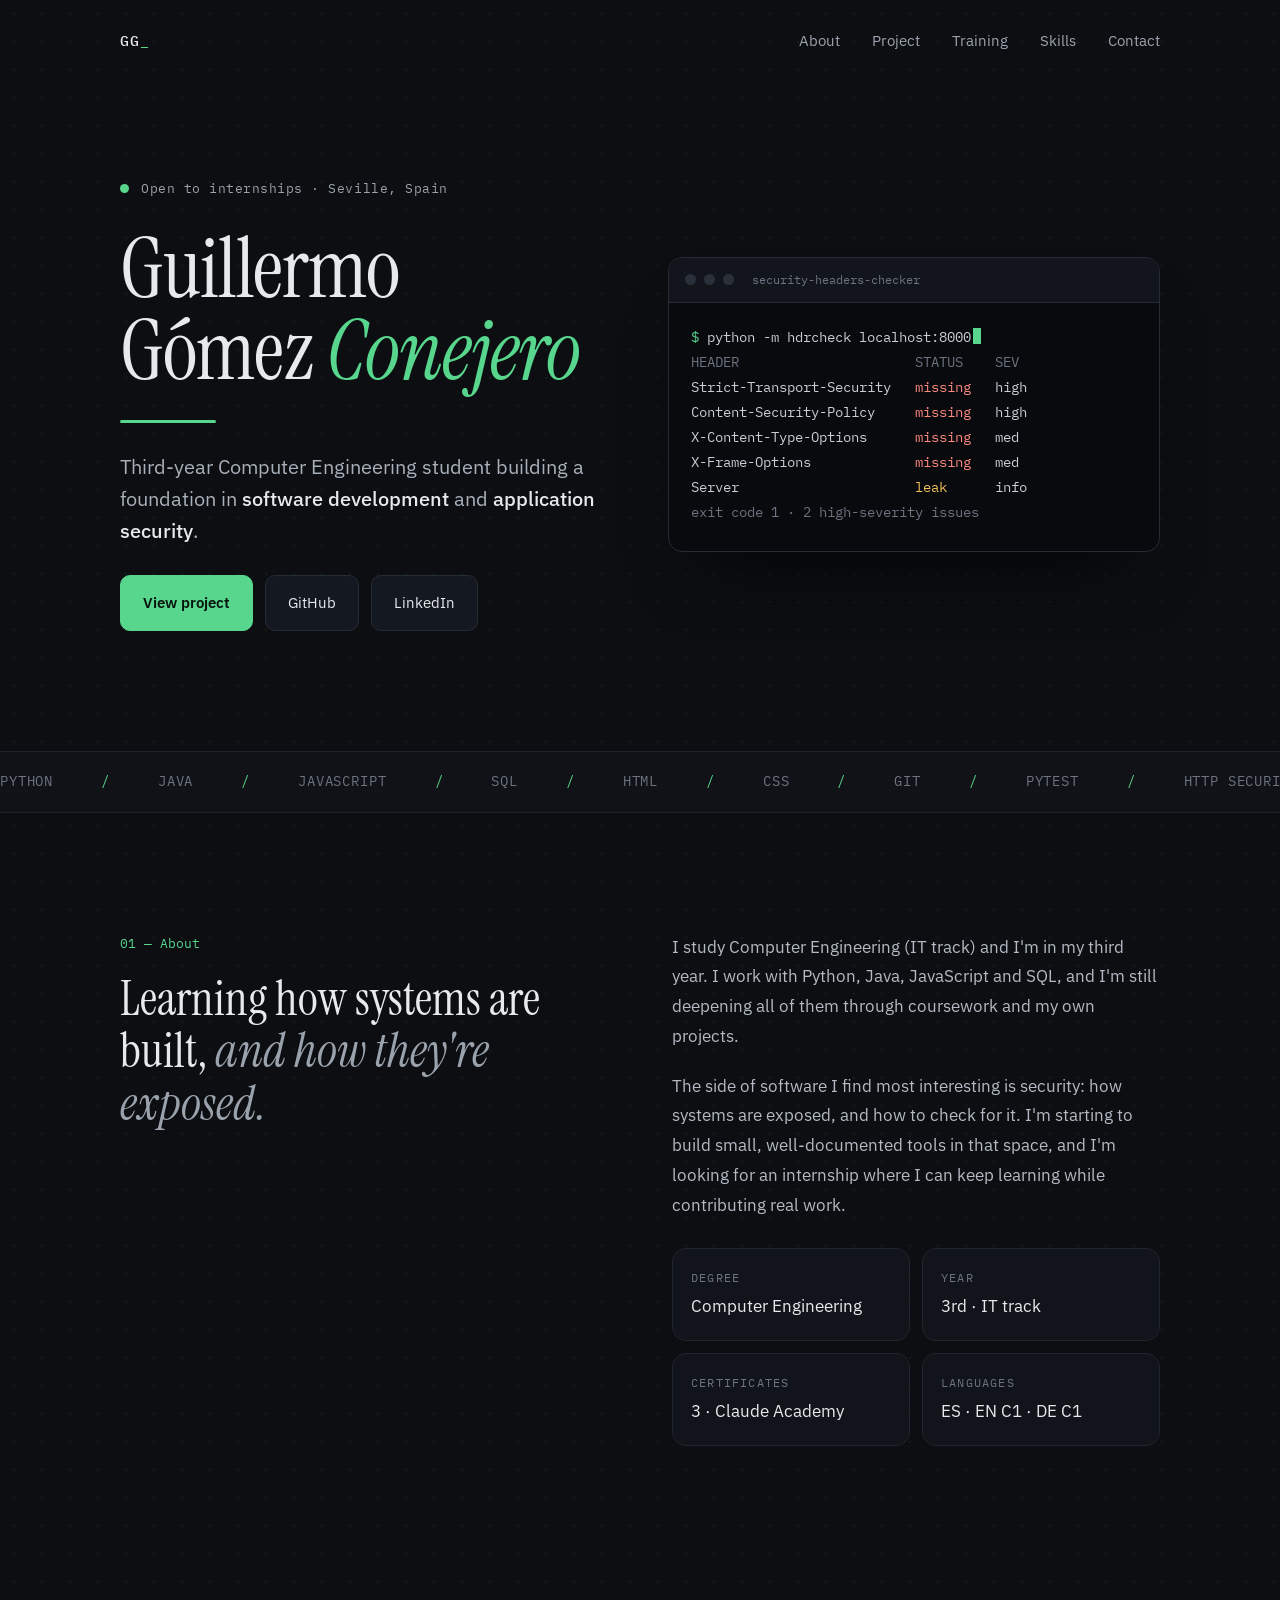
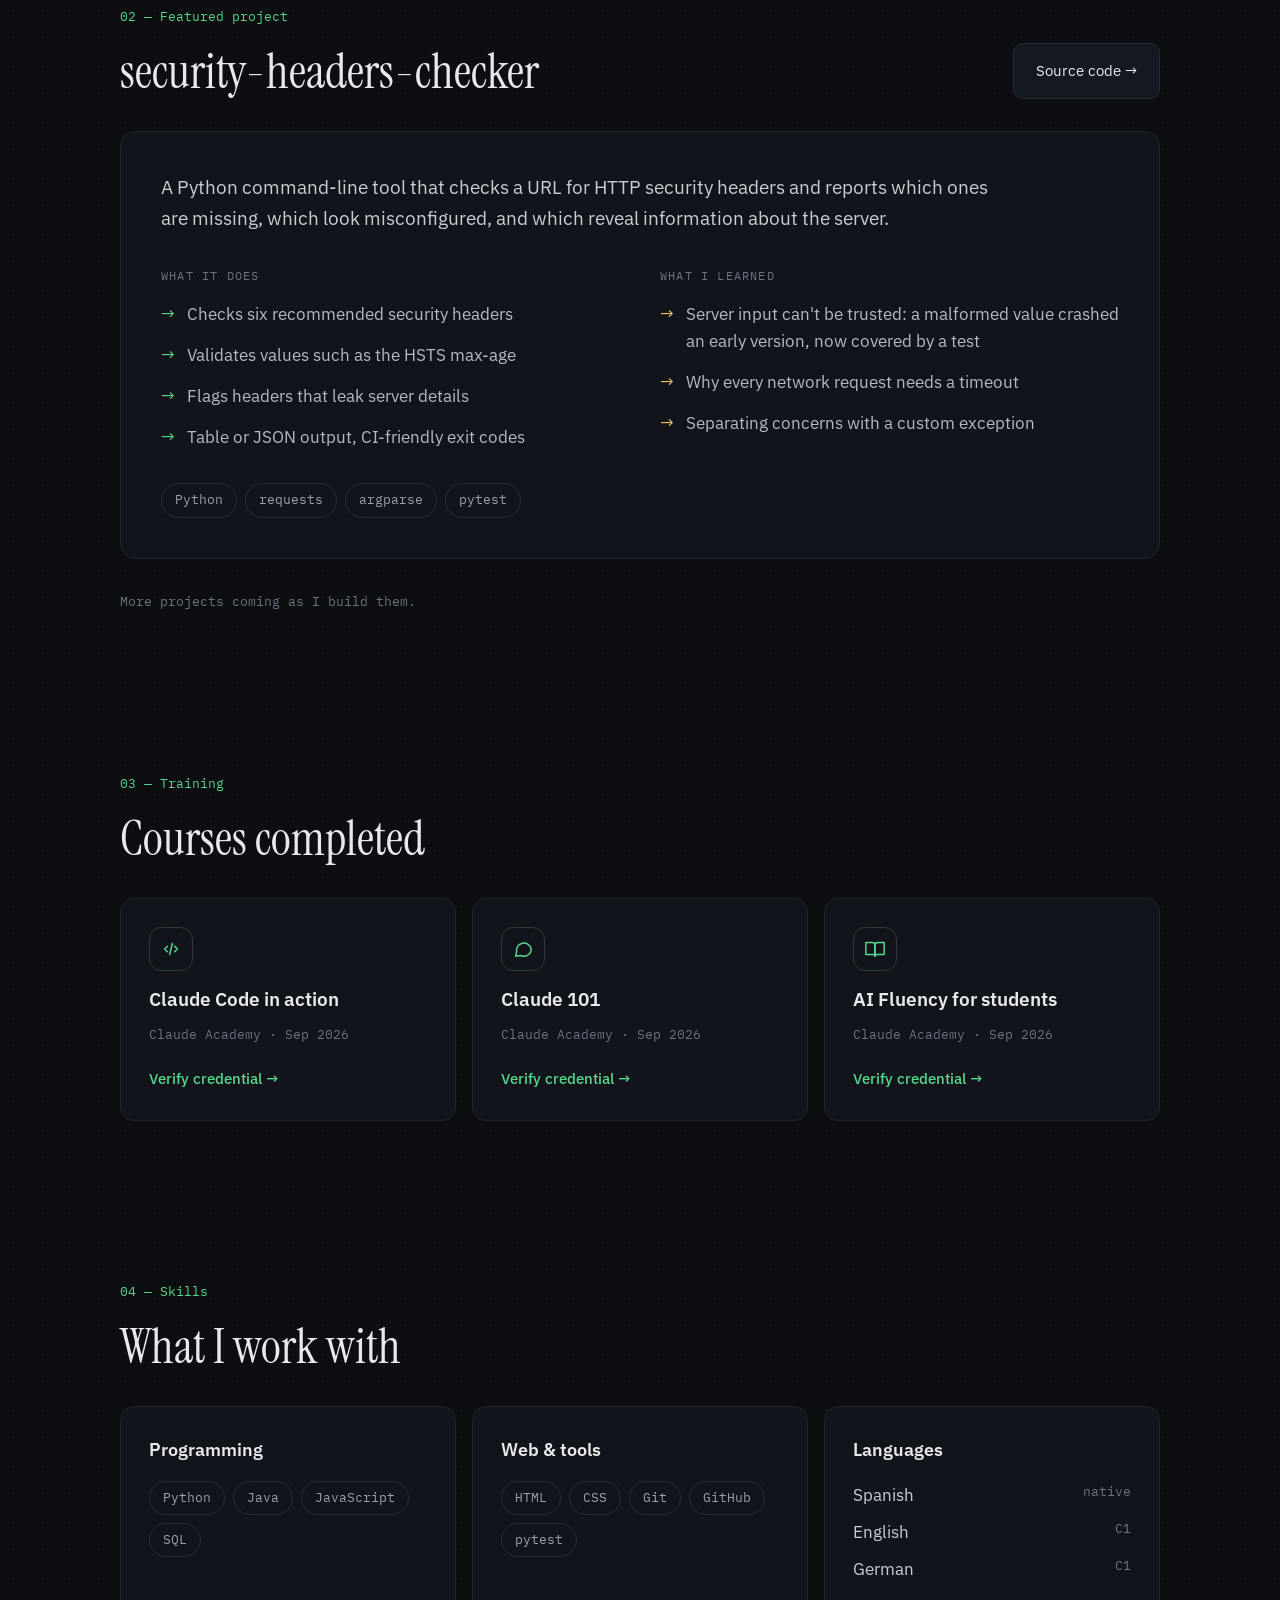
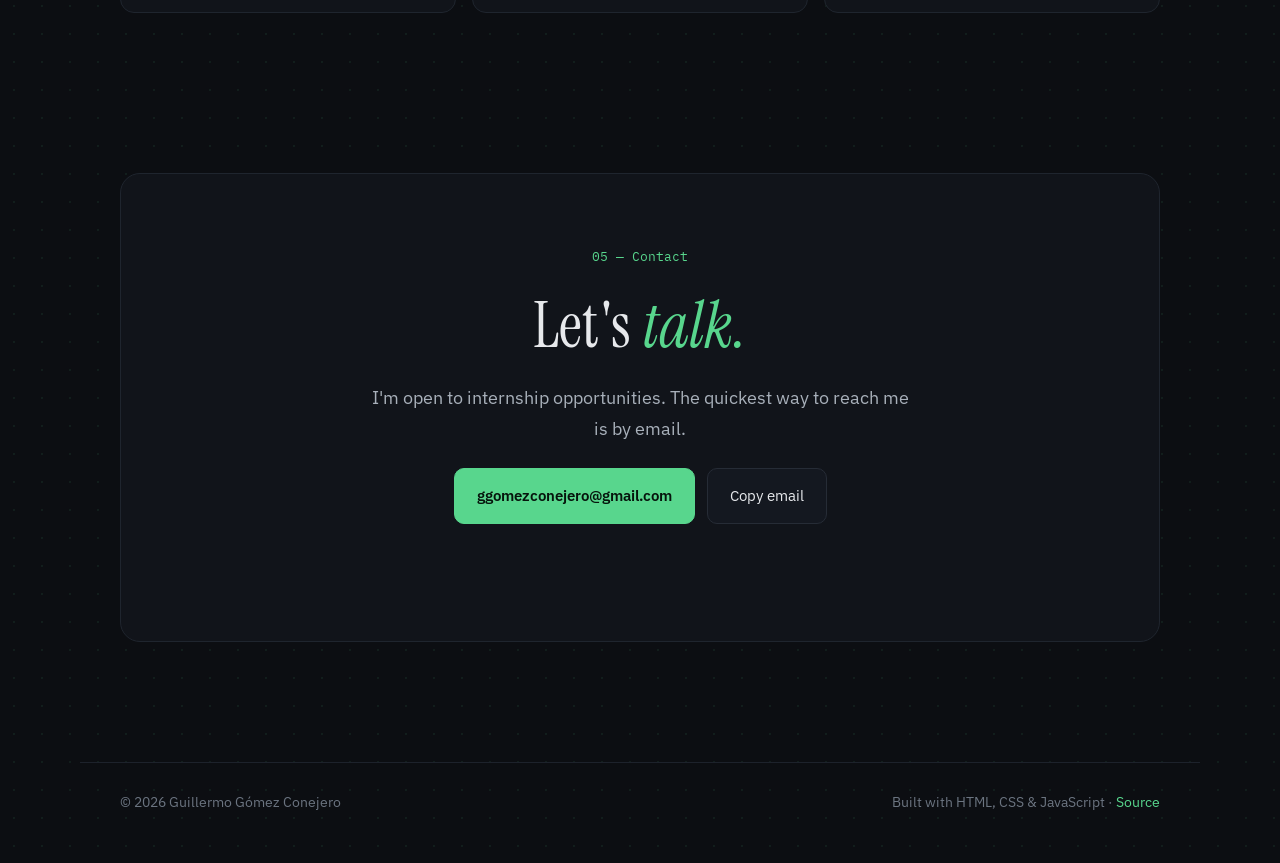
==== commit 431a150f: "Add files via upload" ====
--- a/index.html
+++ b/index.html
@@ -25,6 +25,7 @@
       <ul class="nav-links">
         <li><a href="#about">About</a></li>
         <li><a href="#project">Project</a></li>
+        <li><a href="#training">Training</a></li>
         <li><a href="#skills">Skills</a></li>
         <li><a href="#contact">Contact</a></li>
       </ul>
@@ -89,7 +90,7 @@
         <dl class="facts">
           <div class="card fact"><dt>Degree</dt><dd>Computer Engineering</dd></div>
           <div class="card fact"><dt>Year</dt><dd>3rd · IT track</dd></div>
-          <div class="card fact"><dt>Based in</dt><dd>Seville, Spain</dd></div>
+          <div class="card fact"><dt>Certificates</dt><dd>3 · Claude Academy</dd></div>
           <div class="card fact"><dt>Languages</dt><dd>ES · EN C1 · DE C1</dd></div>
         </dl>
       </div>
@@ -134,10 +135,44 @@
       <p class="note reveal">More projects coming as I build them.</p>
     </section>
 
+    <!-- Training -->
+    <section class="section container" id="training">
+      <div class="section-head reveal">
+        <span class="kicker">03 — Training</span>
+        <h2>Courses completed</h2>
+      </div>
+      <div class="training-grid">
+        <article class="card course reveal">
+          <span class="course-icon" aria-hidden="true">
+            <svg width="22" height="22" viewBox="0 0 24 24" fill="none" stroke="currentColor" stroke-width="1.6" stroke-linecap="round" stroke-linejoin="round"><path d="m8 9-3 3 3 3"/><path d="m16 9 3 3-3 3"/><path d="m13.5 6-3 12"/></svg>
+          </span>
+          <h3>Claude Code in action</h3>
+          <p class="course-meta">Claude Academy · Sep 2026</p>
+          <a class="course-link" href="https://academy.claude.com/verify/e6432a05275e6c8f58d17a82a19b841f" target="_blank" rel="noopener noreferrer">Verify credential →<span class="visually-hidden"> (Claude Code in action)</span></a>
+        </article>
+        <article class="card course reveal">
+          <span class="course-icon" aria-hidden="true">
+            <svg width="22" height="22" viewBox="0 0 24 24" fill="none" stroke="currentColor" stroke-width="1.6" stroke-linecap="round" stroke-linejoin="round"><path d="M21 12a8 8 0 0 1-11.6 7.1L4 20l1-4.6A8 8 0 1 1 21 12z"/></svg>
+          </span>
+          <h3>Claude 101</h3>
+          <p class="course-meta">Claude Academy · Sep 2026</p>
+          <a class="course-link" href="https://academy.claude.com/verify/5f4468bc204b588a8f645a9a8c7a4fa7" target="_blank" rel="noopener noreferrer">Verify credential →<span class="visually-hidden"> (Claude 101)</span></a>
+        </article>
+        <article class="card course reveal">
+          <span class="course-icon" aria-hidden="true">
+            <svg width="22" height="22" viewBox="0 0 24 24" fill="none" stroke="currentColor" stroke-width="1.6" stroke-linecap="round" stroke-linejoin="round"><path d="M2 5h7a3 3 0 0 1 3 3v12a2 2 0 0 0-2-2H2z"/><path d="M22 5h-7a3 3 0 0 0-3 3v12a2 2 0 0 1 2-2h8z"/></svg>
+          </span>
+          <h3>AI Fluency for students</h3>
+          <p class="course-meta">Claude Academy · Sep 2026</p>
+          <a class="course-link" href="https://academy.claude.com/verify/a1fca35ebdc0b42f085c78b340a49a60" target="_blank" rel="noopener noreferrer">Verify credential →<span class="visually-hidden"> (AI Fluency for students)</span></a>
+        </article>
+      </div>
+    </section>
+
     <!-- Skills -->
     <section class="section container" id="skills">
       <div class="section-head reveal">
-        <span class="kicker">03 — Skills</span>
+        <span class="kicker">04 — Skills</span>
         <h2>What I work with</h2>
       </div>
       <div class="skills-grid">
@@ -163,7 +198,7 @@
     <!-- Contact -->
     <section class="section container" id="contact">
       <div class="card contact reveal">
-        <span class="kicker">04 — Contact</span>
+        <span class="kicker">05 — Contact</span>
         <h2 class="contact-title">Let's <em>talk.</em></h2>
         <p>I'm open to internship opportunities. The quickest way to reach me is by email.</p>
         <div class="actions center">
--- a/styles.css
+++ b/styles.css
@@ -566,6 +566,67 @@
   color: var(--dim);
 }
 
+/* Training */
+#training {
+  display: flex;
+  flex-direction: column;
+  gap: 32px;
+}
+
+.training-grid {
+  display: grid;
+  grid-template-columns: repeat(3, minmax(0, 1fr));
+  gap: 16px;
+}
+
+.course {
+  padding: 28px;
+  display: flex;
+  flex-direction: column;
+  gap: 12px;
+}
+
+.course-icon {
+  width: 44px;
+  height: 44px;
+  border-radius: 12px;
+  border: 1px solid #26402f;
+  display: flex;
+  align-items: center;
+  justify-content: center;
+  color: var(--accent);
+  margin-bottom: 4px;
+}
+
+.course h3 {
+  margin: 0;
+  font-size: 19px;
+  font-weight: 600;
+  line-height: 1.35;
+}
+
+.course-meta {
+  font-family: var(--font-mono);
+  font-size: 13px;
+  color: var(--dim);
+}
+
+.course-link {
+  margin-top: auto;
+  padding-top: 8px;
+  font-size: 15px;
+  font-weight: 500;
+}
+
+.visually-hidden {
+  position: absolute;
+  width: 1px;
+  height: 1px;
+  overflow: hidden;
+  clip: rect(0 0 0 0);
+  white-space: nowrap;
+}
+
 /* Skills */
 #skills {
   display: flex;
@@ -748,7 +809,8 @@
     padding-bottom: 80px;
   }
 
-  .skills-grid {
+  .skills-grid,
+  .training-grid {
     grid-template-columns: 1fr;
   }
 
@@ -805,7 +867,7 @@
 }
 
 @media (max-width: 400px) {
-  .nav-links li:nth-child(3) {
+  .nav-links li:nth-child(4) {
     display: none;
   }
 
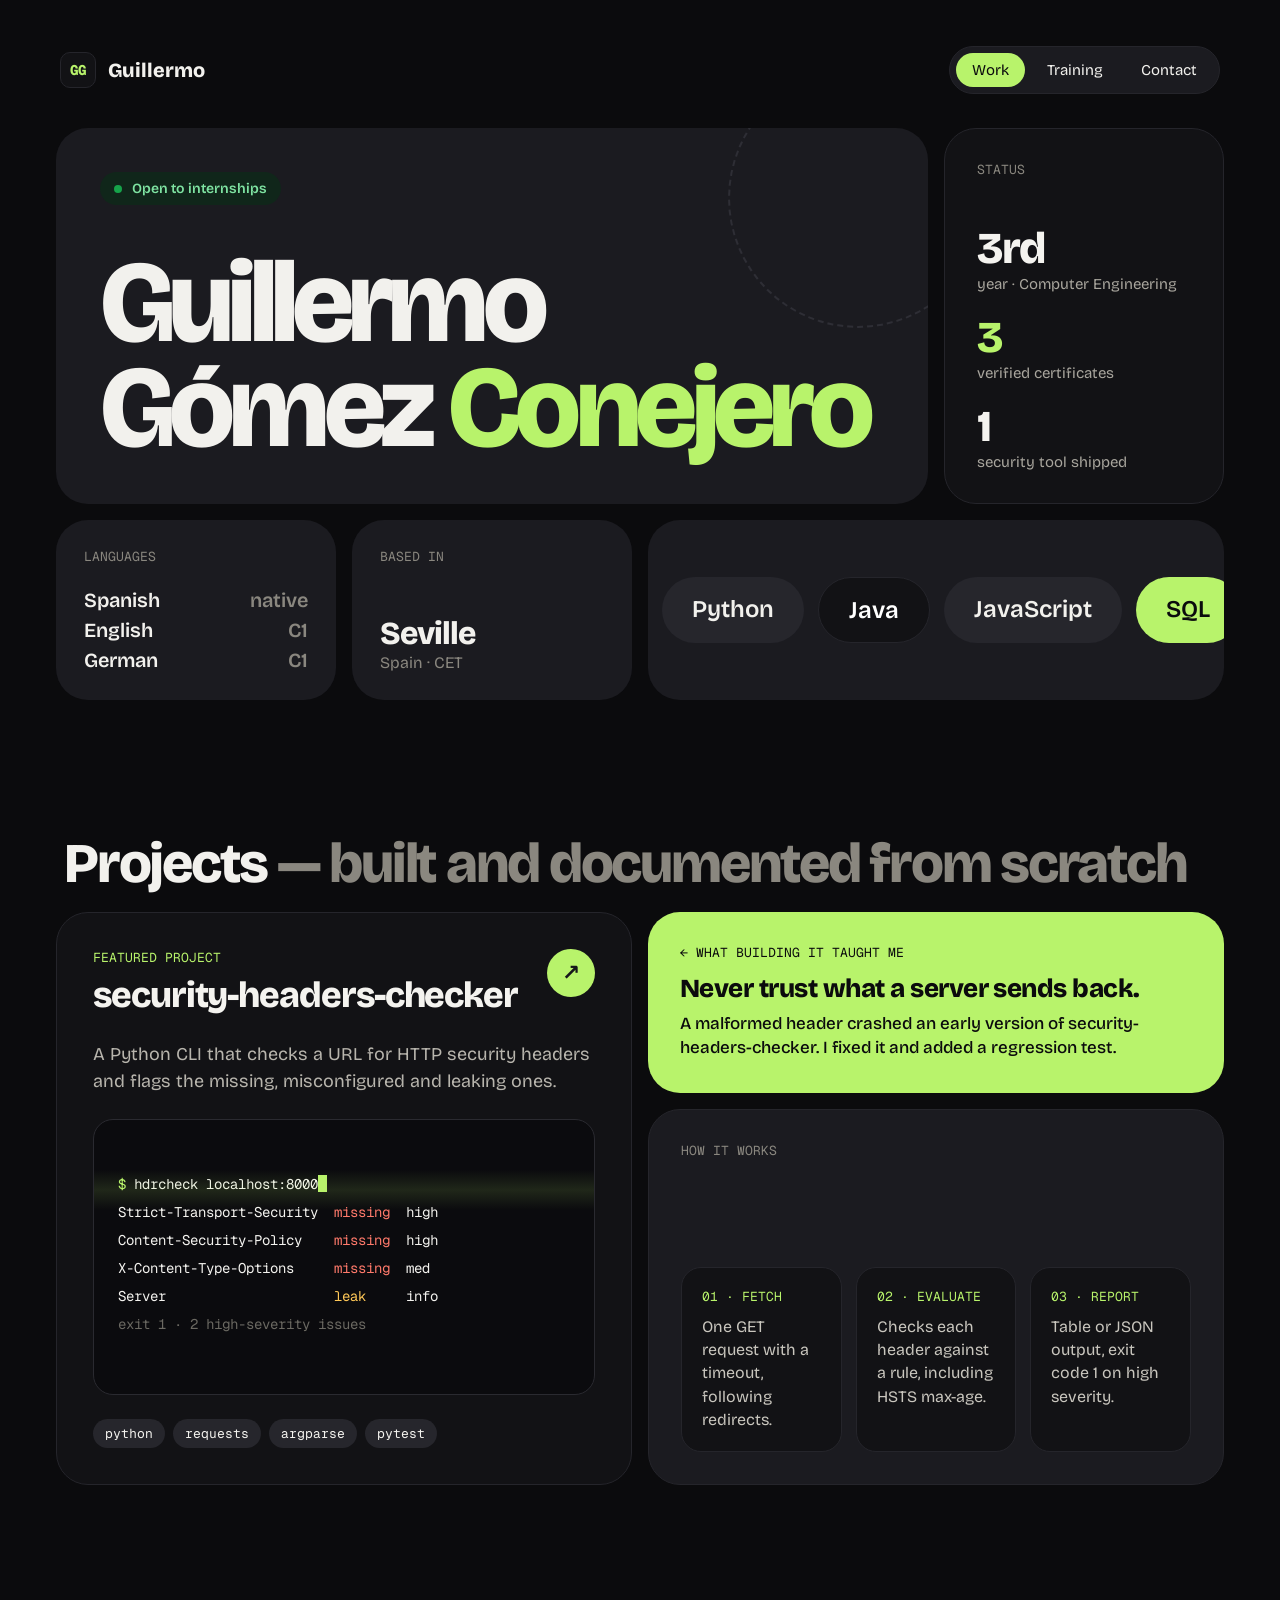
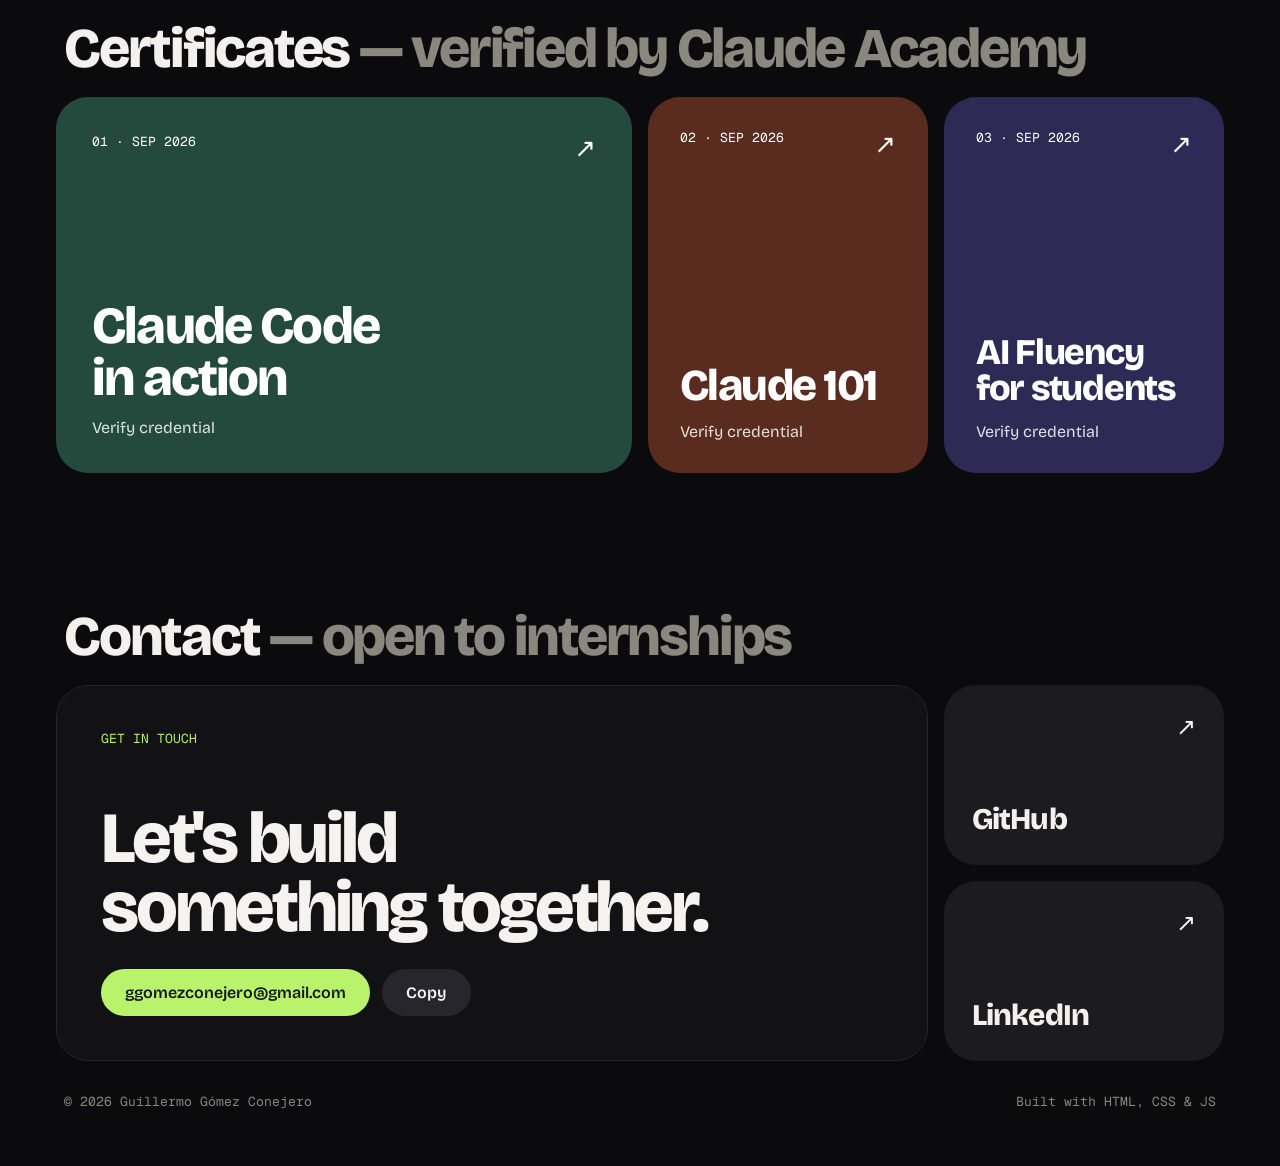
==== commit fd87ed7a: "Add files via upload" ====
--- a/index.html
+++ b/index.html
@@ -6,215 +6,140 @@
   <title>Guillermo Gómez Conejero · Computer Engineering Student</title>
   <meta name="description" content="Third-year Computer Engineering student in Seville, Spain, focused on software development and application security. Open to internships.">
   <meta property="og:title" content="Guillermo Gómez Conejero">
-  <meta property="og:description" content="Computer Engineering student · Software development & application security">
-  <meta property="og:type" content="website">
   <meta property="og:url" content="https://goco36.github.io/">
-  <meta name="theme-color" content="#0c0e12">
-  <link rel="icon" href="data:image/svg+xml,%3Csvg xmlns='http://www.w3.org/2000/svg' viewBox='0 0 32 32'%3E%3Crect width='32' height='32' rx='6' fill='%230c0e12'/%3E%3Ctext x='16' y='21' font-family='monospace' font-size='13' font-weight='700' fill='%2358d68d' text-anchor='middle'%3EGG%3C/text%3E%3C/svg%3E">
+  <meta name="theme-color" content="#0b0b0d">
+  <link rel="icon" href="data:image/svg+xml,%3Csvg xmlns='http://www.w3.org/2000/svg' viewBox='0 0 32 32'%3E%3Crect width='32' height='32' rx='8' fill='%23121215'/%3E%3Ctext x='16' y='21' font-family='monospace' font-size='13' font-weight='700' fill='%23b8f36b' text-anchor='middle'%3EGG%3C/text%3E%3C/svg%3E">
   <link rel="preconnect" href="https://fonts.googleapis.com">
   <link rel="preconnect" href="https://fonts.gstatic.com" crossorigin>
-  <link rel="stylesheet" href="https://fonts.googleapis.com/css2?family=IBM+Plex+Mono:wght@400;500&family=IBM+Plex+Sans:wght@400;500;600&family=Instrument+Serif:ital@0;1&display=swap">
+  <link rel="stylesheet" href="https://fonts.googleapis.com/css2?family=Bricolage+Grotesque:opsz,wght@12..96,400;12..96,600;12..96,800&family=Geist+Mono:wght@400;500&display=swap">
   <link rel="stylesheet" href="styles.css">
 </head>
 <body>
-  <a class="skip-link" href="#main">Skip to content</a>
+<a class="skip-link" href="#main">Skip to content</a>
+<div class="page" style="max-width: 1280px; margin: 0 auto; box-sizing: border-box; padding: 40px 56px 56px; display: flex; flex-direction: column; gap: 16px">
 
-  <header class="site-header container rise d1">
-    <a class="logo" href="#top" aria-label="Back to top">GG<span class="accent">_</span></a>
-    <nav aria-label="Main">
-      <ul class="nav-links">
-        <li><a href="#about">About</a></li>
-        <li><a href="#project">Project</a></li>
-        <li><a href="#training">Training</a></li>
-        <li><a href="#skills">Skills</a></li>
-        <li><a href="#contact">Contact</a></li>
-      </ul>
-    </nav>
-  </header>
+<header class="t d1" style="display: flex; justify-content: space-between; align-items: center; padding: 6px 4px 18px">
+<div style="display: flex; align-items: center; gap: 12px; font-weight: 800; font-size: 20px"><span style="width: 36px; height: 36px; border-radius: 10px; background: #121215; border: 1px solid #25252b; color: var(--accent); display: flex; align-items: center; justify-content: center; font-family: 'Geist Mono', monospace; font-size: 14px">GG</span>Guillermo</div>
+<nav style="display: flex; gap: 6px; background: #1b1b20; border: 1px solid #25252b; padding: 6px; border-radius: 999px; font-size: 15px">
+<a href="#work" style="padding: 8px 16px; border-radius: 999px; background: var(--accent); color: #0b0b0d">Work</a>
+<a href="#training" style="padding: 8px 16px; border-radius: 999px">Training</a>
+<a href="#contact" style="padding: 8px 16px; border-radius: 999px">Contact</a>
+</nav>
+</header>
 
-  <main id="main">
-    <!-- Hero -->
-    <section class="hero container" id="top">
-      <div class="hero-text">
-        <p class="status rise d2"><span class="dot" aria-hidden="true"></span>Open to internships · Seville, Spain</p>
-        <h1 class="rise d3">Guillermo<br>Gómez <em>Conejero</em></h1>
-        <div class="underline" aria-hidden="true"></div>
-        <p class="lead rise d4">
-          Third-year Computer Engineering student building a foundation in
-          <strong>software development</strong> and <strong>application security</strong>.
-        </p>
-        <div class="actions rise d5">
-          <a class="btn btn-primary" href="#project">View project</a>
-          <a class="btn" href="https://github.com/Goco36" target="_blank" rel="noopener noreferrer">GitHub</a>
-          <a class="btn" href="https://www.linkedin.com/in/guillermo-gomez-conejero-263369376/" target="_blank" rel="noopener noreferrer">LinkedIn</a>
-        </div>
-      </div>
+<main id="main" class="bento" style="display: grid; grid-template-columns: repeat(4, minmax(0, 1fr)); grid-auto-rows: minmax(180px, auto); gap: 16px">
+<div class="t d2" style="grid-column: span 3; grid-row: span 2; background: #1b1b20; border-radius: 32px; padding: 44px; display: flex; flex-direction: column; justify-content: space-between; position: relative; overflow: hidden">
+<div class="spin" aria-hidden="true" style="position: absolute; right: -60px; top: -60px; width: 260px; height: 260px; border-radius: 50%; border: 2px dashed #2e2e35"></div>
+<div style="display: inline-flex; align-self: flex-start; align-items: center; gap: 10px; background: #10261a; color: #7ee2a1; padding: 8px 14px; border-radius: 999px; font-size: 14px; font-weight: 600"><span class="dot" style="width: 8px; height: 8px; border-radius: 50%; background: #16a34a"></span>Open to internships</div>
+<h1 class="hero-name" style="margin: 0; font-size: 116px; font-weight: 800; line-height: 0.9; letter-spacing: -0.05em">Guillermo<br>Gómez <span style="color: var(--accent)">Conejero</span></h1>
+</div>
 
-      <div class="rise d6">
-        <figure class="terminal float" aria-label="Example output of security-headers-checker">
-          <div class="terminal-bar" aria-hidden="true">
-            <span></span><span></span><span></span>
-            <span class="terminal-title">security-headers-checker</span>
-          </div>
-          <div class="terminal-body">
-            <div><span class="accent">$ </span><span class="typed">python -m hdrcheck localhost:8000</span><span class="cursor" aria-hidden="true"></span></div>
-            <div class="row r1 dim">HEADER                      STATUS    SEV</div>
-            <div class="row r2">Strict-Transport-Security   <span class="bad">missing</span>   high</div>
-            <div class="row r3">Content-Security-Policy     <span class="bad">missing</span>   high</div>
-            <div class="row r4">X-Content-Type-Options      <span class="bad">missing</span>   med</div>
-            <div class="row r5">X-Frame-Options             <span class="bad">missing</span>   med</div>
-            <div class="row r6">Server                      <span class="warn">leak</span>      info</div>
-            <div class="row r7 dim">exit code 1 · 2 high-severity issues</div>
-          </div>
-        </figure>
-      </div>
-    </section>
+<div class="t d3" style="grid-row: span 2; background: #121215; border: 1px solid #25252b; border-radius: 32px; padding: 32px; color: #f4f3ef; display: flex; flex-direction: column; justify-content: space-between">
+<div style="font-family: 'Geist Mono', monospace; font-size: 13px; color: #8a877f">STATUS</div>
+<div style="display: flex; flex-direction: column; gap: 18px">
+<div><div style="font-size: 44px; font-weight: 800; letter-spacing: -0.03em">3rd</div><div style="color: #a8a59d; font-size: 15px">year · Computer Engineering</div></div>
+<div><div style="font-size: 44px; font-weight: 800; letter-spacing: -0.03em; color: var(--accent)">3</div><div style="color: #a8a59d; font-size: 15px">verified certificates</div></div>
+<div><div style="font-size: 44px; font-weight: 800; letter-spacing: -0.03em">1</div><div style="color: #a8a59d; font-size: 15px">security tool shipped</div></div>
+</div>
+</div>
 
-    <!-- Tech marquee (decorative: the same list is in the Skills section) -->
-    <div class="marquee" aria-hidden="true">
-      <div class="track">
-        <span>PYTHON</span><i>/</i><span>JAVA</span><i>/</i><span>JAVASCRIPT</span><i>/</i><span>SQL</span><i>/</i><span>HTML</span><i>/</i><span>CSS</span><i>/</i><span>GIT</span><i>/</i><span>PYTEST</span><i>/</i><span>HTTP SECURITY HEADERS</span><i>/</i>
-        <span>PYTHON</span><i>/</i><span>JAVA</span><i>/</i><span>JAVASCRIPT</span><i>/</i><span>SQL</span><i>/</i><span>HTML</span><i>/</i><span>CSS</span><i>/</i><span>GIT</span><i>/</i><span>PYTEST</span><i>/</i><span>HTTP SECURITY HEADERS</span><i>/</i>
-      </div>
-    </div>
+<div class="t d6" style="background: #1b1b20; border-radius: 32px; padding: 28px; display: flex; flex-direction: column; justify-content: space-between">
+<div style="font-family: 'Geist Mono', monospace; font-size: 13px; color: #8a877f">LANGUAGES</div>
+<div style="display: flex; flex-direction: column; gap: 6px; font-size: 20px; font-weight: 600"><div style="display: flex; justify-content: space-between"><span>Spanish</span><span style="color: #8a877f">native</span></div><div style="display: flex; justify-content: space-between"><span>English</span><span style="color: #8a877f">C1</span></div><div style="display: flex; justify-content: space-between"><span>German</span><span style="color: #8a877f">C1</span></div></div>
+</div>
 
-    <!-- About -->
-    <section class="section container two-col" id="about">
-      <div class="section-head reveal">
-        <span class="kicker">01 — About</span>
-        <h2>Learning how systems are built, <em class="muted">and how they're exposed.</em></h2>
-      </div>
-      <div class="about-body reveal">
-        <p>I study Computer Engineering (IT track) and I'm in my third year. I work with Python, Java, JavaScript and SQL, and I'm still deepening all of them through coursework and my own projects.</p>
-        <p>The side of software I find most interesting is security: how systems are exposed, and how to check for it. I'm starting to build small, well-documented tools in that space, and I'm looking for an internship where I can keep learning while contributing real work.</p>
-        <dl class="facts">
-          <div class="card fact"><dt>Degree</dt><dd>Computer Engineering</dd></div>
-          <div class="card fact"><dt>Year</dt><dd>3rd · IT track</dd></div>
-          <div class="card fact"><dt>Certificates</dt><dd>3 · Claude Academy</dd></div>
-          <div class="card fact"><dt>Languages</dt><dd>ES · EN C1 · DE C1</dd></div>
-        </dl>
-      </div>
-    </section>
+<div class="t d7" style="background: #1b1b20; border-radius: 32px; padding: 28px; display: flex; flex-direction: column; justify-content: space-between">
+<div style="font-family: 'Geist Mono', monospace; font-size: 13px; color: #8a877f">BASED IN</div>
+<div><div style="font-size: 32px; font-weight: 800; letter-spacing: -0.03em">Seville</div><div style="color: #8a877f">Spain · CET</div></div>
+</div>
 
-    <!-- Project -->
-    <section class="section container" id="project">
-      <div class="project-head reveal">
-        <div class="section-head">
-          <span class="kicker">02 — Featured project</span>
-          <h2>security-headers-checker</h2>
-        </div>
-        <a class="btn" href="https://github.com/Goco36/security-headers-checker" target="_blank" rel="noopener noreferrer">Source code →</a>
-      </div>
+<div class="t d8" style="grid-column: span 2; background: #1b1b20; border-radius: 32px; overflow: hidden; display: flex; align-items: center">
+<div class="marq" style="display: flex; gap: 14px; width: max-content; padding: 0 14px">
+<span style="padding: 18px 30px; border-radius: 999px; background: #26262c; font-size: 24px; font-weight: 600">Python</span><span style="padding: 18px 30px; border-radius: 999px; background: #121215; border: 1px solid #25252b; color: #fff; font-size: 24px; font-weight: 600">Java</span><span style="padding: 18px 30px; border-radius: 999px; background: #26262c; font-size: 24px; font-weight: 600">JavaScript</span><span style="padding: 18px 30px; border-radius: 999px; background: var(--accent); color: #0b0b0d; font-size: 24px; font-weight: 600">SQL</span><span style="padding: 18px 30px; border-radius: 999px; background: #26262c; font-size: 24px; font-weight: 600">HTML</span><span style="padding: 18px 30px; border-radius: 999px; background: #26262c; font-size: 24px; font-weight: 600">CSS</span><span style="padding: 18px 30px; border-radius: 999px; background: #121215; border: 1px solid #25252b; color: #fff; font-size: 24px; font-weight: 600">Git</span><span style="padding: 18px 30px; border-radius: 999px; background: #26262c; font-size: 24px; font-weight: 600">pytest</span>
+<span style="padding: 18px 30px; border-radius: 999px; background: #26262c; font-size: 24px; font-weight: 600">Python</span><span style="padding: 18px 30px; border-radius: 999px; background: #121215; border: 1px solid #25252b; color: #fff; font-size: 24px; font-weight: 600">Java</span><span style="padding: 18px 30px; border-radius: 999px; background: #26262c; font-size: 24px; font-weight: 600">JavaScript</span><span style="padding: 18px 30px; border-radius: 999px; background: var(--accent); color: #0b0b0d; font-size: 24px; font-weight: 600">SQL</span><span style="padding: 18px 30px; border-radius: 999px; background: #26262c; font-size: 24px; font-weight: 600">HTML</span><span style="padding: 18px 30px; border-radius: 999px; background: #26262c; font-size: 24px; font-weight: 600">CSS</span><span style="padding: 18px 30px; border-radius: 999px; background: #121215; border: 1px solid #25252b; color: #fff; font-size: 24px; font-weight: 600">Git</span><span style="padding: 18px 30px; border-radius: 999px; background: #26262c; font-size: 24px; font-weight: 600">pytest</span>
+</div>
+</div>
 
-      <article class="card project reveal">
-        <p class="project-summary">A Python command-line tool that checks a URL for HTTP security headers and reports which ones are missing, which look misconfigured, and which reveal information about the server.</p>
-        <div class="project-grid">
-          <div>
-            <h3 class="label">What it does</h3>
-            <ul class="arrow-list">
-              <li>Checks six recommended security headers</li>
-              <li>Validates values such as the HSTS max-age</li>
-              <li>Flags headers that leak server details</li>
-              <li>Table or JSON output, CI-friendly exit codes</li>
-            </ul>
-          </div>
-          <div>
-            <h3 class="label">What I learned</h3>
-            <ul class="arrow-list warm">
-              <li>Server input can't be trusted: a malformed value crashed an early version, now covered by a test</li>
-              <li>Why every network request needs a timeout</li>
-              <li>Separating concerns with a custom exception</li>
-            </ul>
-          </div>
-        </div>
-        <ul class="chips" aria-label="Technologies used">
-          <li>Python</li><li>requests</li><li>argparse</li><li>pytest</li>
-        </ul>
-      </article>
+<div id="work" class="t d8" data-title style="grid-column: span 4; display: flex; align-items: flex-end; padding: 0 8px 4px">
+<div class="sec-title" style="font-size: 56px; font-weight: 800; letter-spacing: -0.04em; line-height: 1">Projects <span style="color: #8a877f">— built and documented from scratch</span></div>
+</div>
 
-      <p class="note reveal">More projects coming as I build them.</p>
-    </section>
+<a class="t d4" href="https://github.com/Goco36/security-headers-checker" target="_blank" rel="noopener noreferrer" style="grid-column: span 2; grid-row: span 3; background: #121215; border: 1px solid #25252b; border-radius: 32px; padding: 36px; color: #f4f3ef; display: flex; flex-direction: column; gap: 24px">
+<div style="display: flex; justify-content: space-between; align-items: flex-start">
+<div><div style="font-family: 'Geist Mono', monospace; font-size: 13px; color: var(--accent)">FEATURED PROJECT</div><div style="font-size: 36px; font-weight: 800; letter-spacing: -0.03em; margin-top: 8px">security-headers-checker</div></div>
+<span class="arrow" style="width: 48px; height: 48px; border-radius: 50%; background: var(--accent); color: #16161a; display: flex; align-items: center; justify-content: center; font-size: 22px; font-weight: 800">↗</span>
+</div>
+<p style="margin: 0; font-size: 18px; line-height: 1.5; color: #b8b5ad">A Python CLI that checks a URL for HTTP security headers and flags the missing, misconfigured and leaking ones.</p>
+<div style="position: relative; overflow: hidden; flex-grow: 1; background: #0b0b0e; border: 1px solid #2a2a30; border-radius: 20px; padding: 22px 24px; font-family: 'Geist Mono', monospace; font-size: 14px; line-height: 2; white-space: pre">
+<div class="scan" aria-hidden="true"></div><span style="color: var(--accent)">$</span> hdrcheck localhost:8000<span class="cur"></span>
+Strict-Transport-Security  <span style="color: #ff7a6b">missing</span>  high
+Content-Security-Policy    <span style="color: #ff7a6b">missing</span>  high
+X-Content-Type-Options     <span style="color: #ff7a6b">missing</span>  med
+Server                     <span style="color: #ffc857">leak</span>     info
+<span style="color: #6b6962">exit 1 · 2 high-severity issues</span></div>
+<div style="display: flex; gap: 8px; flex-wrap: wrap; font-family: 'Geist Mono', monospace; font-size: 13px">
+<span style="padding: 6px 12px; border-radius: 999px; background: #26262c">python</span><span style="padding: 6px 12px; border-radius: 999px; background: #26262c">requests</span><span style="padding: 6px 12px; border-radius: 999px; background: #26262c">argparse</span><span style="padding: 6px 12px; border-radius: 999px; background: #26262c">pytest</span>
+</div>
+</a>
 
-    <!-- Training -->
-    <section class="section container" id="training">
-      <div class="section-head reveal">
-        <span class="kicker">03 — Training</span>
-        <h2>Courses completed</h2>
-      </div>
-      <div class="training-grid">
-        <article class="card course reveal">
-          <span class="course-icon" aria-hidden="true">
-            <svg width="22" height="22" viewBox="0 0 24 24" fill="none" stroke="currentColor" stroke-width="1.6" stroke-linecap="round" stroke-linejoin="round"><path d="m8 9-3 3 3 3"/><path d="m16 9 3 3-3 3"/><path d="m13.5 6-3 12"/></svg>
-          </span>
-          <h3>Claude Code in action</h3>
-          <p class="course-meta">Claude Academy · Sep 2026</p>
-          <a class="course-link" href="https://academy.claude.com/verify/e6432a05275e6c8f58d17a82a19b841f" target="_blank" rel="noopener noreferrer">Verify credential →<span class="visually-hidden"> (Claude Code in action)</span></a>
-        </article>
-        <article class="card course reveal">
-          <span class="course-icon" aria-hidden="true">
-            <svg width="22" height="22" viewBox="0 0 24 24" fill="none" stroke="currentColor" stroke-width="1.6" stroke-linecap="round" stroke-linejoin="round"><path d="M21 12a8 8 0 0 1-11.6 7.1L4 20l1-4.6A8 8 0 1 1 21 12z"/></svg>
-          </span>
-          <h3>Claude 101</h3>
-          <p class="course-meta">Claude Academy · Sep 2026</p>
-          <a class="course-link" href="https://academy.claude.com/verify/5f4468bc204b588a8f645a9a8c7a4fa7" target="_blank" rel="noopener noreferrer">Verify credential →<span class="visually-hidden"> (Claude 101)</span></a>
-        </article>
-        <article class="card course reveal">
-          <span class="course-icon" aria-hidden="true">
-            <svg width="22" height="22" viewBox="0 0 24 24" fill="none" stroke="currentColor" stroke-width="1.6" stroke-linecap="round" stroke-linejoin="round"><path d="M2 5h7a3 3 0 0 1 3 3v12a2 2 0 0 0-2-2H2z"/><path d="M22 5h-7a3 3 0 0 0-3 3v12a2 2 0 0 1 2-2h8z"/></svg>
-          </span>
-          <h3>AI Fluency for students</h3>
-          <p class="course-meta">Claude Academy · Sep 2026</p>
-          <a class="course-link" href="https://academy.claude.com/verify/a1fca35ebdc0b42f085c78b340a49a60" target="_blank" rel="noopener noreferrer">Verify credential →<span class="visually-hidden"> (AI Fluency for students)</span></a>
-        </article>
-      </div>
-    </section>
+<div class="t d5" style="grid-column: span 2; grid-row: span 1; gap: 14px; background: var(--accent); color: #0b0b0d; border-radius: 32px; padding: 32px; display: flex; flex-direction: column; justify-content: space-between">
+<div style="font-family: 'Geist Mono', monospace; font-size: 13px">← WHAT BUILDING IT TAUGHT ME</div>
+<div style="display: flex; flex-direction: column; gap: 8px"><div style="font-size: 26px; font-weight: 800; line-height: 1.1; letter-spacing: -0.02em">Never trust what a server sends back.</div><div style="font-size: 17px; line-height: 1.45; font-weight: 500">A malformed header crashed an early version of security-headers-checker. I fixed it and added a regression test.</div></div>
+</div>
 
-    <!-- Skills -->
-    <section class="section container" id="skills">
-      <div class="section-head reveal">
-        <span class="kicker">04 — Skills</span>
-        <h2>What I work with</h2>
-      </div>
-      <div class="skills-grid">
-        <div class="card skill reveal">
-          <h3>Programming</h3>
-          <ul class="chips"><li>Python</li><li>Java</li><li>JavaScript</li><li>SQL</li></ul>
-        </div>
-        <div class="card skill reveal">
-          <h3>Web &amp; tools</h3>
-          <ul class="chips"><li>HTML</li><li>CSS</li><li>Git</li><li>GitHub</li><li>pytest</li></ul>
-        </div>
-        <div class="card skill reveal">
-          <h3>Languages</h3>
-          <dl class="lang-list">
-            <div><dt>Spanish</dt><dd>native</dd></div>
-            <div><dt>English</dt><dd>C1</dd></div>
-            <div><dt>German</dt><dd>C1</dd></div>
-          </dl>
-        </div>
-      </div>
-    </section>
+<div class="t d6" style="grid-column: span 2; grid-row: span 2; background: #1b1b20; border: 1px solid #25252b; border-radius: 32px; padding: 32px; display: flex; flex-direction: column; justify-content: space-between">
+<div style="font-family: 'Geist Mono', monospace; font-size: 13px; color: #8a877f">HOW IT WORKS</div>
+<div style="display: grid; grid-template-columns: repeat(3, minmax(0, 1fr)); gap: 14px">
+<div style="background: #121215; border: 1px solid #25252b; border-radius: 20px; padding: 20px"><div style="font-family: 'Geist Mono', monospace; font-size: 13px; color: var(--accent)">01 · FETCH</div><div style="margin-top: 10px; font-size: 16px; line-height: 1.45; color: #c9c6be">One GET request with a timeout, following redirects.</div></div>
+<div style="background: #121215; border: 1px solid #25252b; border-radius: 20px; padding: 20px"><div style="font-family: 'Geist Mono', monospace; font-size: 13px; color: var(--accent)">02 · EVALUATE</div><div style="margin-top: 10px; font-size: 16px; line-height: 1.45; color: #c9c6be">Checks each header against a rule, including HSTS max-age.</div></div>
+<div style="background: #121215; border: 1px solid #25252b; border-radius: 20px; padding: 20px"><div style="font-family: 'Geist Mono', monospace; font-size: 13px; color: var(--accent)">03 · REPORT</div><div style="margin-top: 10px; font-size: 16px; line-height: 1.45; color: #c9c6be">Table or JSON output, exit code 1 on high severity.</div></div>
+</div>
+</div>
 
-    <!-- Contact -->
-    <section class="section container" id="contact">
-      <div class="card contact reveal">
-        <span class="kicker">05 — Contact</span>
-        <h2 class="contact-title">Let's <em>talk.</em></h2>
-        <p>I'm open to internship opportunities. The quickest way to reach me is by email.</p>
-        <div class="actions center">
-          <a class="btn btn-primary" href="mailto:ggomezconejero@gmail.com">ggomezconejero@gmail.com</a>
-          <button class="btn" type="button" id="copy-email" data-email="ggomezconejero@gmail.com">Copy email</button>
-        </div>
-        <p class="copy-status" id="copy-status" role="status" aria-live="polite"></p>
-      </div>
-    </section>
-  </main>
+<div id="training" class="t d8" data-title style="grid-column: span 4; display: flex; align-items: flex-end; padding: 0 8px 4px">
+<div class="sec-title" style="font-size: 56px; font-weight: 800; letter-spacing: -0.04em; line-height: 1">Certificates <span style="color: #8a877f">— verified by Claude Academy</span></div>
+</div>
 
-  <footer class="site-footer container">
-    <span>© <span id="year">2026</span> Guillermo Gómez Conejero</span>
-    <span>Built with HTML, CSS &amp; JavaScript · <a href="https://github.com/Goco36/goco36.github.io" target="_blank" rel="noopener noreferrer">Source</a></span>
-  </footer>
+<a class="t d9" href="https://academy.claude.com/verify/e6432a05275e6c8f58d17a82a19b841f" target="_blank" rel="noopener noreferrer" style="grid-column: span 2; grid-row: span 2; background: #244a3d; color: #fff; border-radius: 32px; padding: 36px; display: flex; flex-direction: column; justify-content: space-between">
+<div style="display: flex; justify-content: space-between"><span style="font-family: 'Geist Mono', monospace; font-size: 13px">01 · SEP 2026</span><span class="arrow" style="font-size: 26px">↗</span></div>
+<div><div style="font-size: 52px; font-weight: 800; letter-spacing: -0.035em; line-height: 1">Claude Code<br>in action</div><div style="margin-top: 14px; font-size: 16px; opacity: .85">Verify credential</div></div>
+</a>
 
-  <script src="script.js"></script>
+<a class="t d9" href="https://academy.claude.com/verify/5f4468bc204b588a8f645a9a8c7a4fa7" target="_blank" rel="noopener noreferrer" style="grid-column: span 1; grid-row: span 2; background: #5a2b1f; color: #fff; border-radius: 32px; padding: 32px; display: flex; flex-direction: column; justify-content: space-between">
+<div style="display: flex; justify-content: space-between"><span style="font-family: 'Geist Mono', monospace; font-size: 13px">02 · SEP 2026</span><span class="arrow" style="font-size: 26px">↗</span></div>
+<div><div style="font-size: 44px; font-weight: 800; letter-spacing: -0.035em; line-height: 1">Claude 101</div><div style="margin-top: 14px; font-size: 16px; opacity: .85">Verify credential</div></div>
+</a>
+
+<a class="t d10" href="https://academy.claude.com/verify/a1fca35ebdc0b42f085c78b340a49a60" target="_blank" rel="noopener noreferrer" style="grid-column: span 1; grid-row: span 2; background: #2e2a55; color: #fff; border-radius: 32px; padding: 32px; display: flex; flex-direction: column; justify-content: space-between">
+<div style="display: flex; justify-content: space-between"><span style="font-family: 'Geist Mono', monospace; font-size: 13px">03 · SEP 2026</span><span class="arrow" style="font-size: 26px">↗</span></div>
+<div><div style="font-size: 36px; font-weight: 800; letter-spacing: -0.035em; line-height: 1.02">AI Fluency for students</div><div style="margin-top: 14px; font-size: 16px; opacity: .85">Verify credential</div></div>
+</a>
+
+<div id="contact" class="t d8" data-title style="grid-column: span 4; display: flex; align-items: flex-end; padding: 0 8px 4px">
+<div class="sec-title" style="font-size: 56px; font-weight: 800; letter-spacing: -0.04em; line-height: 1">Contact <span style="color: #8a877f">— open to internships</span></div>
+</div>
+
+<div class="t d10" style="grid-column: span 3; grid-row: span 2; background: #121215; border: 1px solid #25252b; color: #f4f3ef; border-radius: 32px; padding: 44px; display: flex; flex-direction: column; justify-content: space-between">
+<div style="font-family: 'Geist Mono', monospace; font-size: 13px; color: var(--accent)">GET IN TOUCH</div>
+<div>
+<div style="font-size: 72px; font-weight: 800; letter-spacing: -0.045em; line-height: 0.95">Let's build<br>something together.</div>
+<div style="display: flex; flex-wrap: wrap; gap: 12px; margin-top: 28px">
+<a href="mailto:ggomezconejero@gmail.com" style="background: var(--accent); color: #16161a; padding: 14px 24px; border-radius: 999px; font-weight: 600; font-size: 16px">ggomezconejero@gmail.com</a>
+<button type="button" id="copy-email" data-email="ggomezconejero@gmail.com" style="background: #26262c; color: #f4f3ef; border: 0; padding: 14px 24px; border-radius: 999px; font: inherit; font-weight: 600; font-size: 16px; cursor: pointer">
+Copy
+</button>
+</div>
+</div>
+</div>
+
+<div class="t d10" style="grid-row: span 2; display: grid; grid-template-rows: repeat(2, minmax(0, 1fr)); gap: 16px">
+<a href="https://github.com/Goco36" target="_blank" rel="noopener noreferrer" style="background: #1b1b20; border-radius: 32px; padding: 28px; display: flex; flex-direction: column; justify-content: space-between"><span class="arrow" style="align-self: flex-end; font-size: 24px">↗</span><span style="font-size: 30px; font-weight: 800; letter-spacing: -0.03em">GitHub</span></a>
+<a href="https://www.linkedin.com/in/guillermo-gomez-conejero-263369376/" target="_blank" rel="noopener noreferrer" style="background: #1b1b20; border-radius: 32px; padding: 28px; display: flex; flex-direction: column; justify-content: space-between"><span class="arrow" style="align-self: flex-end; font-size: 24px">↗</span><span style="font-size: 30px; font-weight: 800; letter-spacing: -0.03em">LinkedIn</span></a>
+</div>
+</main>
+
+<footer style="display: flex; justify-content: space-between; padding: 16px 8px 0; font-family: 'Geist Mono', monospace; font-size: 13px; color: #8a877f"><span>© 2026 Guillermo Gómez Conejero</span><span>Built with HTML, CSS &amp; JS</span></footer>
+</div>
+<script src="script.js"></script>
 </body>
 </html>
--- a/styles.css
+++ b/styles.css
@@ -1,903 +1,54 @@
-/* ==========================================================
-   Design tokens
-   ========================================================== */
-:root {
-  --bg: #0c0e12;
-  --surface: #11141a;
-  --surface-2: #141820;
-  --terminal: #080a0d;
-  --border: #1f252e;
-  --border-strong: #262c36;
-  --text: #e7e9ec;
-  --text-2: #b3bac3;
-  --muted: #9aa3ad;
-  --dim: #6b7480;
-  --accent: #58d68d;
-  --accent-hover: #8ae6b1;
-  --on-accent: #06140c;
-  --bad: #ff8a80;
-  --warn: #f0c05a;
+/* Bento dark theme. Most layout lives in inline styles; this file holds
+   the theme, animations and responsive overrides. */
 
-  --font-display: "Instrument Serif", Georgia, serif;
-  --font-sans: "IBM Plex Sans", system-ui, -apple-system, "Segoe UI", sans-serif;
-  --font-mono: "IBM Plex Mono", ui-monospace, Menlo, Consolas, monospace;
+:root{--accent:#b8f36b}
+*,*::before,*::after{box-sizing:border-box}
+html{scroll-behavior:smooth}
+a:focus-visible,button:focus-visible{outline:2px solid var(--accent);outline-offset:3px}
+.skip-link{position:absolute;left:-999px;top:8px;background:var(--accent);color:#0b0b0d;padding:8px 12px;border-radius:8px;z-index:10}
+.skip-link:focus{left:8px}
+.t a,.bento a{color:inherit}
+.bento>*{min-width:0}
+.hero-name{overflow-wrap:anywhere}
+.bento a[href^="mailto"]{overflow-wrap:anywhere}
 
-  --max-width: 1120px;
-  --ease: cubic-bezier(0.2, 0.7, 0.2, 1);
+/* Tablet: 2 columns */
+@media (max-width:1000px){
+  .page{padding:24px 20px 40px !important}
+  .bento{grid-template-columns:repeat(2,minmax(0,1fr)) !important}
+  .bento>*{grid-column:span 2 !important;grid-row:auto !important;min-height:180px}
+  .hero-name{font-size:clamp(3.2rem,11vw,7rem) !important}
+  .sec-title{font-size:clamp(2.2rem,7vw,3.5rem) !important}
+  [data-title]{min-height:0 !important;padding-top:32px !important}
+}
+/* Phone: 1 column, smaller type, header wraps */
+@media (max-width:640px){
+  .bento{grid-template-columns:1fr !important}
+  .bento>*{grid-column:auto !important;padding:24px !important;border-radius:24px !important}
+  .bento [style*="font-size: 72px"],.bento [style*="font-size: 52px"]{font-size:40px !important}
+  .bento [style*="font-size: 44px"]{font-size:34px !important}
+  .bento pre,.bento [style*="white-space: pre"]{font-size:11.5px !important;overflow-x:auto}
+  header{flex-wrap:wrap;gap:12px}
+  header nav a{padding:8px 12px !important}
+  footer{flex-direction:column;gap:6px}
 }
 
-/* ==========================================================
-   Base
-   ========================================================== */
-*,
-*::before,
-*::after {
-  box-sizing: border-box;
-}
-
-html {
-  scroll-behavior: smooth;
-  scroll-padding-top: 24px;
-}
-
-body {
-  margin: 0;
-  background-color: var(--bg);
-  /* Subtle dot grid that drifts slowly */
-  background-image: radial-gradient(rgba(88, 214, 141, 0.08) 1px, transparent 1px);
-  background-size: 28px 28px;
-  animation: drift 60s linear infinite;
-  color: var(--text);
-  font-family: var(--font-sans);
-  font-size: 17px;
-  line-height: 1.7;
-  -webkit-font-smoothing: antialiased;
-}
-
-a {
-  color: var(--accent);
-  text-decoration: none;
-}
-
-a:hover {
-  color: var(--accent-hover);
-}
-
-:focus-visible {
-  outline: 2px solid var(--accent);
-  outline-offset: 3px;
-  border-radius: 6px;
-}
-
-h1,
-h2 {
-  font-family: var(--font-display);
-  font-weight: 400;
-  margin: 0;
-}
-
-em {
-  font-style: italic;
-}
-
-p {
-  margin: 0;
-}
-
-.container {
-  width: 100%;
-  max-width: var(--max-width);
-  margin: 0 auto;
-  padding-left: 40px;
-  padding-right: 40px;
-}
-
-.accent {
-  color: var(--accent);
-}
-
-.muted {
-  color: var(--muted);
-}
-
-.skip-link {
-  position: absolute;
-  left: -999px;
-  top: 8px;
-  background: var(--accent);
-  color: var(--on-accent);
-  padding: 8px 12px;
-  border-radius: 6px;
-  z-index: 100;
-}
-
-.skip-link:focus {
-  left: 8px;
-}
-
-/* ==========================================================
-   Header
-   ========================================================== */
-.site-header {
-  display: flex;
-  justify-content: space-between;
-  align-items: center;
-  padding-top: 28px;
-  padding-bottom: 28px;
-}
-
-.logo {
-  font-family: var(--font-mono);
-  font-weight: 500;
-  font-size: 15px;
-  color: var(--text);
-  letter-spacing: 0.08em;
-}
-
-.nav-links {
-  display: flex;
-  gap: 32px;
-  list-style: none;
-  margin: 0;
-  padding: 0;
-  font-size: 15px;
-}
-
-.nav-links a {
-  color: var(--muted);
-  transition: color 0.2s;
-}
-
-.nav-links a:hover {
-  color: var(--text);
-}
-
-/* ==========================================================
-   Hero
-   ========================================================== */
-.hero {
-  display: grid;
-  grid-template-columns: repeat(2, minmax(0, 1fr));
-  gap: 56px;
-  align-items: center;
-  padding-top: 96px;
-  padding-bottom: 120px;
-}
-
-.hero-text {
-  display: flex;
-  flex-direction: column;
-  gap: 28px;
-}
-
-.status {
-  display: flex;
-  align-items: center;
-  gap: 12px;
-  font-family: var(--font-mono);
-  font-size: 13px;
-  color: var(--muted);
-  letter-spacing: 0.04em;
-}
-
-.dot {
-  width: 9px;
-  height: 9px;
-  border-radius: 50%;
-  background: var(--accent);
-  animation: pulse 2s infinite;
-}
-
-h1 {
-  font-size: clamp(3rem, 7vw, 5.25rem);
-  line-height: 0.98;
-  letter-spacing: -0.01em;
-}
-
-h1 em {
-  color: var(--accent);
-}
-
-.underline {
-  width: 96px;
-  height: 3px;
-  background: var(--accent);
-  border-radius: 2px;
-  transform-origin: left;
-  animation: sweep 1.1s 0.9s var(--ease) both;
-}
-
-.lead {
-  font-size: 20px;
-  line-height: 1.6;
-  color: #a8b0ba;
-  max-width: 30em;
-}
-
-.lead strong {
-  color: var(--text);
-  font-weight: 500;
-}
-
-.actions {
-  display: flex;
-  flex-wrap: wrap;
-  gap: 12px;
-}
-
-.actions.center {
-  justify-content: center;
-}
-
-/* ==========================================================
-   Buttons, cards, chips
-   ========================================================== */
-.btn {
-  display: inline-flex;
-  align-items: center;
-  padding: 14px 22px;
-  border-radius: 10px;
-  border: 1px solid var(--border-strong);
-  background: var(--surface-2);
-  color: var(--text);
-  font: inherit;
-  font-size: 15px;
-  cursor: pointer;
-  white-space: nowrap;
-  transition: transform 0.2s, background 0.2s, border-color 0.2s, box-shadow 0.2s;
-}
-
-.btn:hover {
-  color: var(--text);
-  transform: translateY(-2px);
-  border-color: var(--accent);
-  box-shadow: 0 8px 24px -8px rgba(88, 214, 141, 0.45);
-}
-
-.btn-primary {
-  background: var(--accent);
-  border-color: var(--accent);
-  color: var(--on-accent);
-  font-weight: 600;
-}
-
-.btn-primary:hover {
-  background: var(--accent-hover);
-  border-color: var(--accent-hover);
-  color: var(--on-accent);
-}
-
-.card {
-  background: var(--surface);
-  border: 1px solid var(--border);
-  border-radius: 14px;
-  transition: transform 0.3s, border-color 0.3s, box-shadow 0.3s;
-}
-
-.card:hover {
-  transform: translateY(-4px);
-  border-color: #2f4a3b;
-  box-shadow: 0 24px 48px -24px rgba(0, 0, 0, 0.7);
-}
-
-.chips {
-  display: flex;
-  flex-wrap: wrap;
-  gap: 8px;
-  list-style: none;
-  margin: 0;
-  padding: 0;
-}
-
-.chips li {
-  font-family: var(--font-mono);
-  font-size: 13px;
-  padding: 5px 13px;
-  border-radius: 999px;
-  border: 1px solid var(--border-strong);
-  color: var(--muted);
-  transition: border-color 0.2s, color 0.2s;
-}
-
-.chips li:hover {
-  border-color: var(--accent);
-  color: var(--text);
-}
-
-/* ==========================================================
-   Terminal
-   ========================================================== */
-.terminal {
-  margin: 0;
-  background: var(--terminal);
-  border: 1px solid var(--border-strong);
-  border-radius: 14px;
-  overflow: hidden;
-  box-shadow: 0 40px 80px -40px rgba(0, 0, 0, 0.9);
-}
-
-.terminal-bar {
-  display: flex;
-  align-items: center;
-  gap: 8px;
-  padding: 12px 16px;
-  background: #12151b;
-  border-bottom: 1px solid var(--border-strong);
-}
-
-.terminal-bar span:not(.terminal-title) {
-  width: 11px;
-  height: 11px;
-  border-radius: 50%;
-  background: #2a303a;
-}
-
-.terminal-title {
-  margin-left: 10px;
-  font-family: var(--font-mono);
-  font-size: 12px;
-  color: var(--dim);
-}
-
-.terminal-body {
-  padding: 22px 22px 26px;
-  font-family: var(--font-mono);
-  font-size: 13.5px;
-  line-height: 1.85;
-  color: #c9ced4;
-  overflow-x: auto;
-}
-
-/* "pre" only on each line: on the container it would also keep the
-   HTML indentation between lines and add blank rows. */
-.terminal-body > div {
-  white-space: pre;
-}
-
-.dim {
-  color: var(--dim);
-}
-
-.bad {
-  color: var(--bad);
-}
-
-.warn {
-  color: var(--warn);
-}
-
-.typed {
-  display: inline-block;
-  overflow: hidden;
-  white-space: nowrap;
-  vertical-align: bottom;
-  animation: type 1.6s 1s steps(33) both;
-}
-
-.cursor {
-  display: inline-block;
-  width: 8px;
-  height: 16px;
-  margin-left: 2px;
-  vertical-align: -2px;
-  background: var(--accent);
-  animation: blink 1s steps(1) infinite;
-}
-
-/* Output rows appear one after another once the command is "typed" */
-.row {
-  opacity: 0;
-  animation: fadein 0.01s both;
-}
-
-.r1 { animation-delay: 2.8s; }
-.r2 { animation-delay: 3.0s; }
-.r3 { animation-delay: 3.2s; }
-.r4 { animation-delay: 3.4s; }
-.r5 { animation-delay: 3.6s; }
-.r6 { animation-delay: 3.8s; }
-.r7 { animation-delay: 4.0s; }
-
-.float {
-  animation: float 6s ease-in-out infinite;
-}
-
-/* ==========================================================
-   Marquee
-   ========================================================== */
-.marquee {
-  overflow: hidden;
-  border-top: 1px solid #1d222b;
-  border-bottom: 1px solid #1d222b;
-  background: rgba(18, 21, 27, 0.7);
-  padding: 18px 0;
-}
-
-.track {
-  display: flex;
-  gap: 48px;
-  width: max-content;
-  font-family: var(--font-mono);
-  font-size: 14px;
-  color: var(--dim);
-  letter-spacing: 0.06em;
-  animation: marquee 32s linear infinite;
-}
-
-.track i {
-  font-style: normal;
-  color: var(--accent);
-}
-
-/* ==========================================================
-   Sections
-   ========================================================== */
-.section {
-  padding-top: 80px;
-  padding-bottom: 80px;
-}
-
-#about {
-  padding-top: 120px;
-}
-
-.two-col {
-  display: grid;
-  grid-template-columns: repeat(2, minmax(0, 1fr));
-  gap: 64px;
-}
-
-.section-head {
-  display: flex;
-  flex-direction: column;
-  gap: 18px;
-}
-
-.kicker {
-  font-family: var(--font-mono);
-  font-size: 13px;
-  color: var(--accent);
-}
-
-h2 {
-  font-size: clamp(2.25rem, 4.5vw, 3rem);
-  line-height: 1.1;
-}
-
-.about-body {
-  display: flex;
-  flex-direction: column;
-  gap: 20px;
-  color: var(--text-2);
-  line-height: 1.75;
-}
-
-.facts {
-  display: grid;
-  grid-template-columns: repeat(2, minmax(0, 1fr));
-  gap: 12px;
-  margin: 8px 0 0;
-}
-
-.fact {
-  padding: 18px;
-}
-
-.fact dt,
-.label {
-  font-family: var(--font-mono);
-  font-size: 12px;
-  font-weight: 400;
-  letter-spacing: 0.1em;
-  text-transform: uppercase;
-  color: var(--dim);
-  margin: 0;
-}
-
-.fact dd {
-  margin: 4px 0 0;
-  color: var(--text);
-}
-
-/* Project */
-#project {
-  display: flex;
-  flex-direction: column;
-  gap: 32px;
-}
-
-.project-head {
-  display: flex;
-  justify-content: space-between;
-  align-items: flex-end;
-  gap: 24px;
-  flex-wrap: wrap;
-}
-
-.project {
-  padding: 40px;
-  border-radius: 16px;
-  display: flex;
-  flex-direction: column;
-  gap: 32px;
-}
-
-.project-summary {
-  font-size: 19px;
-  line-height: 1.65;
-  color: #c9ced4;
-  max-width: 44em;
-}
-
-.project-grid {
-  display: grid;
-  grid-template-columns: repeat(2, minmax(0, 1fr));
-  gap: 40px;
-}
-
-.arrow-list {
-  list-style: none;
-  margin: 14px 0 0;
-  padding: 0;
-  display: flex;
-  flex-direction: column;
-  gap: 14px;
-  color: var(--text-2);
-  line-height: 1.6;
-}
-
-.arrow-list li {
-  display: flex;
-  gap: 12px;
-}
-
-.arrow-list li::before {
-  content: "→";
-  color: var(--accent);
-}
-
-.arrow-list.warm li::before {
-  color: var(--warn);
-}
-
-.note {
-  font-family: var(--font-mono);
-  font-size: 13px;
-  color: var(--dim);
-}
-
-/* Training */
-#training {
-  display: flex;
-  flex-direction: column;
-  gap: 32px;
-}
-
-.training-grid {
-  display: grid;
-  grid-template-columns: repeat(3, minmax(0, 1fr));
-  gap: 16px;
-}
-
-.course {
-  padding: 28px;
-  display: flex;
-  flex-direction: column;
-  gap: 12px;
-}
-
-.course-icon {
-  width: 44px;
-  height: 44px;
-  border-radius: 12px;
-  border: 1px solid #26402f;
-  display: flex;
-  align-items: center;
-  justify-content: center;
-  color: var(--accent);
-  margin-bottom: 4px;
-}
-
-.course h3 {
-  margin: 0;
-  font-size: 19px;
-  font-weight: 600;
-  line-height: 1.35;
-}
-
-.course-meta {
-  font-family: var(--font-mono);
-  font-size: 13px;
-  color: var(--dim);
-}
-
-.course-link {
-  margin-top: auto;
-  padding-top: 8px;
-  font-size: 15px;
-  font-weight: 500;
-}
-
-.visually-hidden {
-  position: absolute;
-  width: 1px;
-  height: 1px;
-  overflow: hidden;
-  clip: rect(0 0 0 0);
-  white-space: nowrap;
-}
-
-/* Skills */
-#skills {
-  display: flex;
-  flex-direction: column;
-  gap: 32px;
-}
-
-.skills-grid {
-  display: grid;
-  grid-template-columns: repeat(3, minmax(0, 1fr));
-  gap: 16px;
-}
-
-.skill {
-  padding: 28px;
-  display: flex;
-  flex-direction: column;
-  gap: 16px;
-}
-
-.skill h3 {
-  margin: 0;
-  font-size: 18px;
-  font-weight: 600;
-}
-
-.lang-list {
-  margin: 0;
-  display: flex;
-  flex-direction: column;
-  gap: 8px;
-  color: #c9ced4;
-}
-
-.lang-list div {
-  display: flex;
-  justify-content: space-between;
-}
-
-.lang-list dd {
-  margin: 0;
-  font-family: var(--font-mono);
-  font-size: 13px;
-  color: var(--dim);
-}
-
-/* Contact */
-#contact {
-  padding-bottom: 120px;
-}
-
-.contact {
-  border-radius: 20px;
-  padding: 72px 56px;
-  display: flex;
-  flex-direction: column;
-  align-items: center;
-  gap: 24px;
-  text-align: center;
-}
-
-.contact p {
-  font-size: 18px;
-  color: #a8b0ba;
-  max-width: 30em;
-}
-
-.contact-title {
-  font-size: clamp(3rem, 6vw, 4rem);
-  line-height: 1.05;
-}
-
-.contact-title em {
-  color: var(--accent);
-}
-
-.contact .copy-status {
-  min-height: 1.5em;
-  font-size: 14px;
-  color: var(--accent);
-}
-
-/* Footer */
-.site-footer {
-  display: flex;
-  justify-content: space-between;
-  flex-wrap: wrap;
-  gap: 8px 24px;
-  padding-top: 28px;
-  padding-bottom: 48px;
-  border-top: 1px solid #1d222b;
-  font-size: 14px;
-  color: var(--dim);
-}
-
-/* ==========================================================
-   Animations
-   ========================================================== */
-.rise {
-  animation: rise 0.9s var(--ease) both;
-}
-
-.d1 { animation-delay: 0.05s; }
-.d2 { animation-delay: 0.2s; }
-.d3 { animation-delay: 0.35s; }
-.d4 { animation-delay: 0.5s; }
-.d5 { animation-delay: 0.65s; }
-.d6 { animation-delay: 0.8s; }
-
-/* Scroll reveal: script.js adds .is-visible when the element enters the screen.
-   Without JavaScript, .js is never added to <html>, so everything stays visible. */
-.js .reveal {
-  opacity: 0;
-  transform: translateY(24px);
-  transition: opacity 0.8s var(--ease), transform 0.8s var(--ease);
-}
-
-.js .reveal.is-visible {
-  opacity: 1;
-  transform: none;
-}
-
-@keyframes drift {
-  from { background-position: 0 0; }
-  to { background-position: 280px 280px; }
-}
-
-@keyframes rise {
-  from { opacity: 0; transform: translateY(24px); }
-  to { opacity: 1; transform: none; }
-}
-
-@keyframes fadein {
-  from { opacity: 0; }
-  to { opacity: 1; }
-}
-
-@keyframes blink {
-  50% { opacity: 0; }
-}
-
-@keyframes pulse {
-  0% { box-shadow: 0 0 0 0 rgba(88, 214, 141, 0.55); }
-  70% { box-shadow: 0 0 0 10px rgba(88, 214, 141, 0); }
-  100% { box-shadow: 0 0 0 0 rgba(88, 214, 141, 0); }
-}
-
-@keyframes type {
-  from { width: 0; }
-  to { width: 33ch; }
-}
-
-@keyframes marquee {
-  from { transform: translateX(0); }
-  to { transform: translateX(-50%); }
-}
-
-@keyframes sweep {
-  from { transform: scaleX(0); }
-  to { transform: scaleX(1); }
-}
-
-@keyframes float {
-  0%, 100% { transform: translateY(0); }
-  50% { transform: translateY(-8px); }
-}
-
-/* ==========================================================
-   Responsive
-   ========================================================== */
-@media (max-width: 900px) {
-  .hero,
-  .two-col {
-    grid-template-columns: 1fr;
-  }
-
-  .hero {
-    gap: 48px;
-    padding-top: 56px;
-    padding-bottom: 80px;
-  }
-
-  .skills-grid,
-  .training-grid {
-    grid-template-columns: 1fr;
-  }
-
-  #about {
-    padding-top: 80px;
-  }
-
-  .two-col {
-    gap: 32px;
-  }
-}
-
-@media (max-width: 640px) {
-  .container {
-    padding-left: 20px;
-    padding-right: 20px;
-  }
-
-  .nav-links {
-    gap: 16px;
-    font-size: 14px;
-  }
-
-  .lead {
-    font-size: 18px;
-  }
-
-  .terminal-body {
-    font-size: 12px;
-    padding: 18px 16px 20px;
-  }
-
-  .section {
-    padding-top: 56px;
-    padding-bottom: 56px;
-  }
-
-  .project {
-    padding: 24px;
-  }
-
-  .project-grid {
-    grid-template-columns: 1fr;
-    gap: 28px;
-  }
-
-  .contact {
-    padding: 48px 24px;
-  }
-
-  .float {
-    animation: none;
-  }
-}
-
-@media (max-width: 400px) {
-  .nav-links li:nth-child(4) {
-    display: none;
-  }
-
-  .facts {
-    grid-template-columns: 1fr;
-  }
-}
-
-/* ==========================================================
-   Respect "reduce motion" system settings
-   ========================================================== */
-@media (prefers-reduced-motion: reduce) {
-  html {
-    scroll-behavior: auto;
-  }
-
-  *,
-  *::before,
-  *::after {
-    animation: none !important;
-    transition: none !important;
-  }
-
-  .row,
-  .js .reveal {
-    opacity: 1;
-    transform: none;
-  }
-
-  .typed {
-    width: auto;
-  }
-}
+body{margin:0;background:#0b0b0d;color:#f2f1ed;font-family:"Bricolage Grotesque",system-ui,sans-serif}
+a{color:inherit;text-decoration:none}
+@keyframes pop{from{opacity:0;transform:translateY(24px) scale(.97)}to{opacity:1;transform:none}}
+@keyframes spin{to{transform:rotate(360deg)}}
+@keyframes blink{50%{opacity:0}}
+@keyframes pulse{0%{box-shadow:0 0 0 0 rgba(22,163,74,.5)}70%{box-shadow:0 0 0 10px rgba(22,163,74,0)}100%{box-shadow:0 0 0 0 rgba(22,163,74,0)}}
+@keyframes scan{0%{top:0}100%{top:100%}}
+@keyframes marq{from{transform:translateX(0)}to{transform:translateX(-50%)}}
+.t{animation:pop .8s cubic-bezier(.2,.8,.2,1) both;transition:transform .35s cubic-bezier(.2,.8,.2,1),box-shadow .35s}
+.t:hover{transform:translateY(-6px) rotate(-.4deg);box-shadow:0 30px 50px -30px rgba(0,0,0,.8)}
+.d1{animation-delay:.05s}.d2{animation-delay:.12s}.d3{animation-delay:.19s}.d4{animation-delay:.26s}.d5{animation-delay:.33s}.d6{animation-delay:.4s}.d7{animation-delay:.47s}.d8{animation-delay:.54s}.d9{animation-delay:.61s}.d10{animation-delay:.68s}
+.spin{animation:spin 18s linear infinite}
+.cur{display:inline-block;width:9px;height:17px;background:#b8f36b;vertical-align:-3px;animation:blink 1s steps(1) infinite}
+.dot{animation:pulse 2s infinite}
+.scan{position:absolute;left:0;right:0;height:40px;background:linear-gradient(transparent,rgba(184,243,107,.12),transparent);animation:scan 3.5s linear infinite}
+.marq{animation:marq 22s linear infinite}
+.arrow{transition:transform .3s}
+.t:hover .arrow{transform:translate(4px,-4px)}
+@media (prefers-reduced-motion:reduce){*{animation:none !important;transition:none !important}}
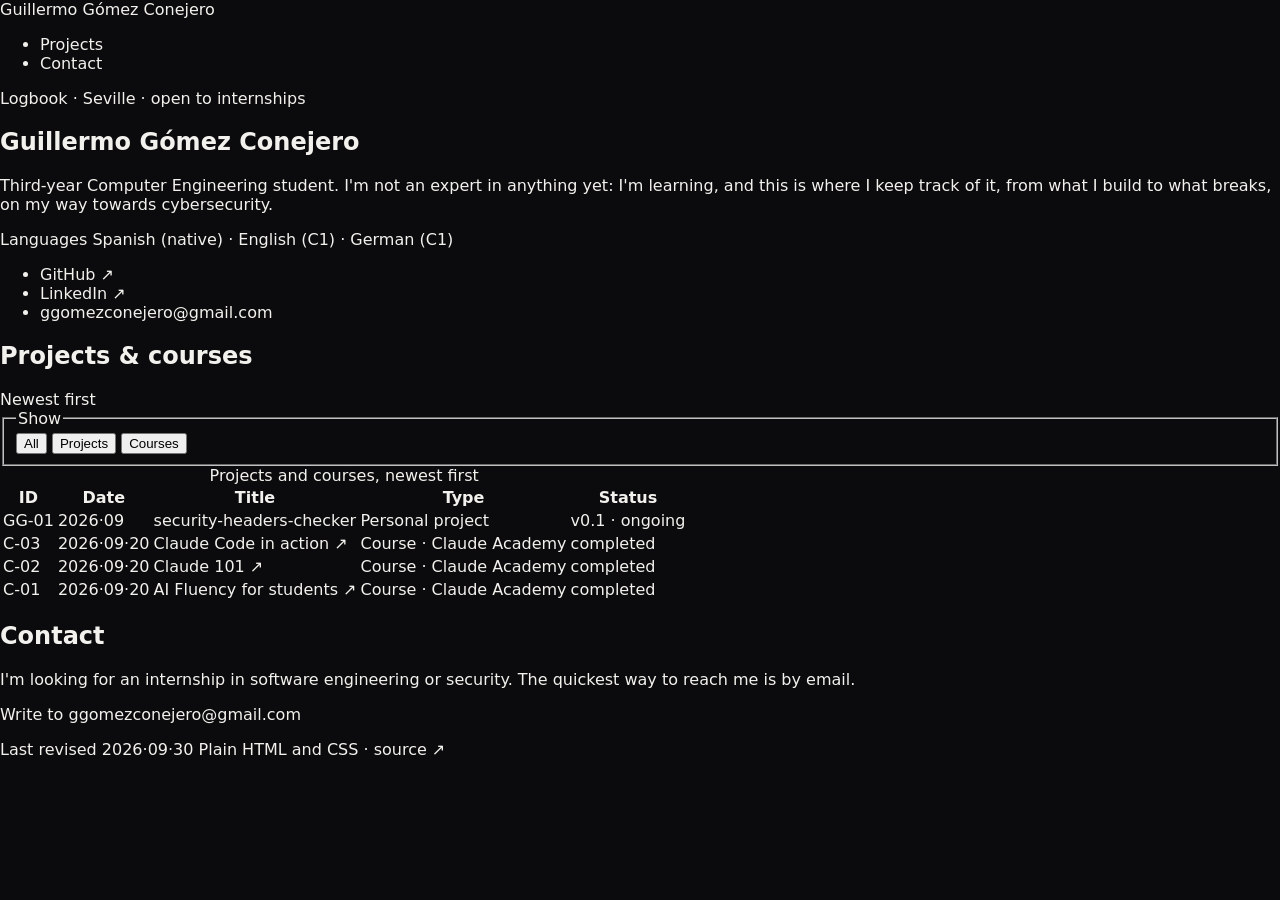
==== commit 6a84f08c: "Add files via upload" ====
--- a/index.html
+++ b/index.html
@@ -2,144 +2,128 @@
 <html lang="en">
 <head>
   <meta charset="UTF-8">
-  <meta name="viewport" content="width=device-width, initial-scale=1.0">
-  <title>Guillermo Gómez Conejero · Computer Engineering Student</title>
-  <meta name="description" content="Third-year Computer Engineering student in Seville, Spain, focused on software development and application security. Open to internships.">
-  <meta property="og:title" content="Guillermo Gómez Conejero">
+  <meta name="viewport" content="width=device-width, initial-scale=1">
+  <title>Guillermo Gómez Conejero — Logbook</title>
+  <meta name="description" content="Logbook of Guillermo Gómez Conejero, third-year Computer Engineering student in Seville working towards cybersecurity: projects, courses and what I learn along the way.">
+  <link rel="canonical" href="https://goco36.github.io/">
+  <meta property="og:type" content="website">
+  <meta property="og:title" content="Guillermo Gómez Conejero — Logbook">
+  <meta property="og:description" content="Projects, courses and what I learn along the way towards cybersecurity.">
   <meta property="og:url" content="https://goco36.github.io/">
-  <meta name="theme-color" content="#0b0b0d">
-  <link rel="icon" href="data:image/svg+xml,%3Csvg xmlns='http://www.w3.org/2000/svg' viewBox='0 0 32 32'%3E%3Crect width='32' height='32' rx='8' fill='%23121215'/%3E%3Ctext x='16' y='21' font-family='monospace' font-size='13' font-weight='700' fill='%23b8f36b' text-anchor='middle'%3EGG%3C/text%3E%3C/svg%3E">
+  <meta name="theme-color" content="#fdfcf9" media="(prefers-color-scheme: light)">
+  <meta name="theme-color" content="#262523" media="(prefers-color-scheme: dark)">
+  <link rel="icon" href="favicon.svg" type="image/svg+xml">
   <link rel="preconnect" href="https://fonts.googleapis.com">
   <link rel="preconnect" href="https://fonts.gstatic.com" crossorigin>
-  <link rel="stylesheet" href="https://fonts.googleapis.com/css2?family=Bricolage+Grotesque:opsz,wght@12..96,400;12..96,600;12..96,800&family=Geist+Mono:wght@400;500&display=swap">
+  <link rel="stylesheet" href="https://fonts.googleapis.com/css2?family=IBM+Plex+Mono&family=Newsreader:ital,opsz,wght@0,6..72,400;0,6..72,500;1,6..72,400&family=Public+Sans:wght@400;600&display=swap">
   <link rel="stylesheet" href="styles.css">
 </head>
 <body>
-<a class="skip-link" href="#main">Skip to content</a>
-<div class="page" style="max-width: 1280px; margin: 0 auto; box-sizing: border-box; padding: 40px 56px 56px; display: flex; flex-direction: column; gap: 16px">
+  <a class="skip-link" href="#main">Skip to content</a>
 
-<header class="t d1" style="display: flex; justify-content: space-between; align-items: center; padding: 6px 4px 18px">
-<div style="display: flex; align-items: center; gap: 12px; font-weight: 800; font-size: 20px"><span style="width: 36px; height: 36px; border-radius: 10px; background: #121215; border: 1px solid #25252b; color: var(--accent); display: flex; align-items: center; justify-content: center; font-family: 'Geist Mono', monospace; font-size: 14px">GG</span>Guillermo</div>
-<nav style="display: flex; gap: 6px; background: #1b1b20; border: 1px solid #25252b; padding: 6px; border-radius: 999px; font-size: 15px">
-<a href="#work" style="padding: 8px 16px; border-radius: 999px; background: var(--accent); color: #0b0b0d">Work</a>
-<a href="#training" style="padding: 8px 16px; border-radius: 999px">Training</a>
-<a href="#contact" style="padding: 8px 16px; border-radius: 999px">Contact</a>
-</nav>
-</header>
+  <div class="wrap">
+    <header>
+      <nav class="site-nav" aria-label="Main">
+        <a class="name" href="./">Guillermo Gómez Conejero</a>
+        <ul>
+          <li><a href="#log" aria-current="page">Projects</a></li>
+          <li><a href="#contact">Contact</a></li>
+        </ul>
+      </nav>
+    </header>
 
-<main id="main" class="bento" style="display: grid; grid-template-columns: repeat(4, minmax(0, 1fr)); grid-auto-rows: minmax(180px, auto); gap: 16px">
-<div class="t d2" style="grid-column: span 3; grid-row: span 2; background: #1b1b20; border-radius: 32px; padding: 44px; display: flex; flex-direction: column; justify-content: space-between; position: relative; overflow: hidden">
-<div class="spin" aria-hidden="true" style="position: absolute; right: -60px; top: -60px; width: 260px; height: 260px; border-radius: 50%; border: 2px dashed #2e2e35"></div>
-<div style="display: inline-flex; align-self: flex-start; align-items: center; gap: 10px; background: #10261a; color: #7ee2a1; padding: 8px 14px; border-radius: 999px; font-size: 14px; font-weight: 600"><span class="dot" style="width: 8px; height: 8px; border-radius: 50%; background: #16a34a"></span>Open to internships</div>
-<h1 class="hero-name" style="margin: 0; font-size: 116px; font-weight: 800; line-height: 0.9; letter-spacing: -0.05em">Guillermo<br>Gómez <span style="color: var(--accent)">Conejero</span></h1>
-</div>
+    <main id="main">
+      <section class="intro grid" aria-labelledby="intro-title">
+        <div class="col-read">
+          <p class="meta">Logbook · Seville · open to internships</p>
+          <h1 id="intro-title">Guillermo Gómez Conejero</h1>
+          <p class="lede">Third-year Computer Engineering student. I'm not an expert in anything yet: I'm learning, and this is where I keep track of it, from what I build to what breaks, on my way towards cybersecurity.</p>
+          <p class="languages"><span class="meta">Languages</span> Spanish (native) · English (C1) · German (C1)</p>
+          <ul class="links" aria-label="Elsewhere">
+            <li><a href="https://github.com/Goco36" rel="noopener">GitHub ↗</a></li>
+            <li><a href="https://www.linkedin.com/in/guillermo-gomez-conejero-263369376/" rel="noopener">LinkedIn ↗</a></li>
+            <li><a href="mailto:ggomezconejero@gmail.com">ggomezconejero@gmail.com</a></li>
+          </ul>
+        </div>
+      </section>
 
-<div class="t d3" style="grid-row: span 2; background: #121215; border: 1px solid #25252b; border-radius: 32px; padding: 32px; color: #f4f3ef; display: flex; flex-direction: column; justify-content: space-between">
-<div style="font-family: 'Geist Mono', monospace; font-size: 13px; color: #8a877f">STATUS</div>
-<div style="display: flex; flex-direction: column; gap: 18px">
-<div><div style="font-size: 44px; font-weight: 800; letter-spacing: -0.03em">3rd</div><div style="color: #a8a59d; font-size: 15px">year · Computer Engineering</div></div>
-<div><div style="font-size: 44px; font-weight: 800; letter-spacing: -0.03em; color: var(--accent)">3</div><div style="color: #a8a59d; font-size: 15px">verified certificates</div></div>
-<div><div style="font-size: 44px; font-weight: 800; letter-spacing: -0.03em">1</div><div style="color: #a8a59d; font-size: 15px">security tool shipped</div></div>
-</div>
-</div>
+      <section class="section" id="log" aria-labelledby="log-title">
+        <div class="section-head">
+          <h2 id="log-title">Projects &amp; courses</h2>
+          <span class="meta">Newest first</span>
+        </div>
 
-<div class="t d6" style="background: #1b1b20; border-radius: 32px; padding: 28px; display: flex; flex-direction: column; justify-content: space-between">
-<div style="font-family: 'Geist Mono', monospace; font-size: 13px; color: #8a877f">LANGUAGES</div>
-<div style="display: flex; flex-direction: column; gap: 6px; font-size: 20px; font-weight: 600"><div style="display: flex; justify-content: space-between"><span>Spanish</span><span style="color: #8a877f">native</span></div><div style="display: flex; justify-content: space-between"><span>English</span><span style="color: #8a877f">C1</span></div><div style="display: flex; justify-content: space-between"><span>German</span><span style="color: #8a877f">C1</span></div></div>
-</div>
+        <fieldset class="filters">
+          <legend>Show</legend>
+          <button type="button" data-filter="all" aria-pressed="true">All <span class="count"></span></button>
+          <button type="button" data-filter="project" aria-pressed="false">Projects <span class="count"></span></button>
+          <button type="button" data-filter="course" aria-pressed="false">Courses <span class="count"></span></button>
+        </fieldset>
 
-<div class="t d7" style="background: #1b1b20; border-radius: 32px; padding: 28px; display: flex; flex-direction: column; justify-content: space-between">
-<div style="font-family: 'Geist Mono', monospace; font-size: 13px; color: #8a877f">BASED IN</div>
-<div><div style="font-size: 32px; font-weight: 800; letter-spacing: -0.03em">Seville</div><div style="color: #8a877f">Spain · CET</div></div>
-</div>
+        <table class="log">
+          <caption class="visually-hidden">Projects and courses, newest first</caption>
+          <thead>
+            <tr>
+              <th scope="col">ID</th>
+              <th scope="col">Date</th>
+              <th scope="col">Title</th>
+              <th scope="col">Type</th>
+              <th scope="col">Status</th>
+            </tr>
+          </thead>
+          <tbody>
+            <tr data-tags="project">
+              <td class="id">GG-01</td>
+              <td class="date"><time datetime="2026-09">2026·09</time></td>
+              <td class="title"><a href="gg-01.html">security-headers-checker</a></td>
+              <td class="type">Personal project</td>
+              <td class="status-cell"><span class="status status--progress">v0.1 · ongoing</span></td>
+            </tr>
+            <tr data-tags="course">
+              <td class="id">C-03</td>
+              <td class="date"><time datetime="2026-09-20">2026·09·20</time></td>
+              <td class="title"><a href="https://academy.claude.com/verify/e6432a05275e6c8f58d17a82a19b841f" rel="noopener">Claude Code in action ↗</a></td>
+              <td class="type">Course · Claude Academy</td>
+              <td class="status-cell"><span class="status status--done">completed</span></td>
+            </tr>
+            <tr data-tags="course">
+              <td class="id">C-02</td>
+              <td class="date"><time datetime="2026-09-20">2026·09·20</time></td>
+              <td class="title"><a href="https://academy.claude.com/verify/5f4468bc204b588a8f645a9a8c7a4fa7" rel="noopener">Claude 101 ↗</a></td>
+              <td class="type">Course · Claude Academy</td>
+              <td class="status-cell"><span class="status status--done">completed</span></td>
+            </tr>
+            <tr data-tags="course">
+              <td class="id">C-01</td>
+              <td class="date"><time datetime="2026-09-20">2026·09·20</time></td>
+              <td class="title"><a href="https://academy.claude.com/verify/a1fca35ebdc0b42f085c78b340a49a60" rel="noopener">AI Fluency for students ↗</a></td>
+              <td class="type">Course · Claude Academy</td>
+              <td class="status-cell"><span class="status status--done">completed</span></td>
+            </tr>
+          </tbody>
+        </table>
+        <p class="empty" hidden>No entries in this category yet.</p>
+      </section>
 
-<div class="t d8" style="grid-column: span 2; background: #1b1b20; border-radius: 32px; overflow: hidden; display: flex; align-items: center">
-<div class="marq" style="display: flex; gap: 14px; width: max-content; padding: 0 14px">
-<span style="padding: 18px 30px; border-radius: 999px; background: #26262c; font-size: 24px; font-weight: 600">Python</span><span style="padding: 18px 30px; border-radius: 999px; background: #121215; border: 1px solid #25252b; color: #fff; font-size: 24px; font-weight: 600">Java</span><span style="padding: 18px 30px; border-radius: 999px; background: #26262c; font-size: 24px; font-weight: 600">JavaScript</span><span style="padding: 18px 30px; border-radius: 999px; background: var(--accent); color: #0b0b0d; font-size: 24px; font-weight: 600">SQL</span><span style="padding: 18px 30px; border-radius: 999px; background: #26262c; font-size: 24px; font-weight: 600">HTML</span><span style="padding: 18px 30px; border-radius: 999px; background: #26262c; font-size: 24px; font-weight: 600">CSS</span><span style="padding: 18px 30px; border-radius: 999px; background: #121215; border: 1px solid #25252b; color: #fff; font-size: 24px; font-weight: 600">Git</span><span style="padding: 18px 30px; border-radius: 999px; background: #26262c; font-size: 24px; font-weight: 600">pytest</span>
-<span style="padding: 18px 30px; border-radius: 999px; background: #26262c; font-size: 24px; font-weight: 600">Python</span><span style="padding: 18px 30px; border-radius: 999px; background: #121215; border: 1px solid #25252b; color: #fff; font-size: 24px; font-weight: 600">Java</span><span style="padding: 18px 30px; border-radius: 999px; background: #26262c; font-size: 24px; font-weight: 600">JavaScript</span><span style="padding: 18px 30px; border-radius: 999px; background: var(--accent); color: #0b0b0d; font-size: 24px; font-weight: 600">SQL</span><span style="padding: 18px 30px; border-radius: 999px; background: #26262c; font-size: 24px; font-weight: 600">HTML</span><span style="padding: 18px 30px; border-radius: 999px; background: #26262c; font-size: 24px; font-weight: 600">CSS</span><span style="padding: 18px 30px; border-radius: 999px; background: #121215; border: 1px solid #25252b; color: #fff; font-size: 24px; font-weight: 600">Git</span><span style="padding: 18px 30px; border-radius: 999px; background: #26262c; font-size: 24px; font-weight: 600">pytest</span>
-</div>
-</div>
+      <section class="section" id="contact" aria-labelledby="contact-title">
+        <div class="section-head">
+          <h2 id="contact-title">Contact</h2>
+        </div>
+        <div class="grid">
+          <div class="col-read">
+            <p>I'm looking for an internship in software engineering or security. The quickest way to reach me is by email.</p>
+            <p><a class="action" href="mailto:ggomezconejero@gmail.com">Write to ggomezconejero@gmail.com</a></p>
+          </div>
+        </div>
+      </section>
+    </main>
 
-<div id="work" class="t d8" data-title style="grid-column: span 4; display: flex; align-items: flex-end; padding: 0 8px 4px">
-<div class="sec-title" style="font-size: 56px; font-weight: 800; letter-spacing: -0.04em; line-height: 1">Projects <span style="color: #8a877f">— built and documented from scratch</span></div>
-</div>
+    <footer class="site-footer">
+      <span>Last revised <time datetime="2026-09-30">2026·09·30</time></span>
+      <span>Plain HTML and CSS · <a href="https://github.com/Goco36/goco36.github.io" rel="noopener">source ↗</a></span>
+    </footer>
+  </div>
 
-<a class="t d4" href="https://github.com/Goco36/security-headers-checker" target="_blank" rel="noopener noreferrer" style="grid-column: span 2; grid-row: span 3; background: #121215; border: 1px solid #25252b; border-radius: 32px; padding: 36px; color: #f4f3ef; display: flex; flex-direction: column; gap: 24px">
-<div style="display: flex; justify-content: space-between; align-items: flex-start">
-<div><div style="font-family: 'Geist Mono', monospace; font-size: 13px; color: var(--accent)">FEATURED PROJECT</div><div style="font-size: 36px; font-weight: 800; letter-spacing: -0.03em; margin-top: 8px">security-headers-checker</div></div>
-<span class="arrow" style="width: 48px; height: 48px; border-radius: 50%; background: var(--accent); color: #16161a; display: flex; align-items: center; justify-content: center; font-size: 22px; font-weight: 800">↗</span>
-</div>
-<p style="margin: 0; font-size: 18px; line-height: 1.5; color: #b8b5ad">A Python CLI that checks a URL for HTTP security headers and flags the missing, misconfigured and leaking ones.</p>
-<div style="position: relative; overflow: hidden; flex-grow: 1; background: #0b0b0e; border: 1px solid #2a2a30; border-radius: 20px; padding: 22px 24px; font-family: 'Geist Mono', monospace; font-size: 14px; line-height: 2; white-space: pre">
-<div class="scan" aria-hidden="true"></div><span style="color: var(--accent)">$</span> hdrcheck localhost:8000<span class="cur"></span>
-Strict-Transport-Security  <span style="color: #ff7a6b">missing</span>  high
-Content-Security-Policy    <span style="color: #ff7a6b">missing</span>  high
-X-Content-Type-Options     <span style="color: #ff7a6b">missing</span>  med
-Server                     <span style="color: #ffc857">leak</span>     info
-<span style="color: #6b6962">exit 1 · 2 high-severity issues</span></div>
-<div style="display: flex; gap: 8px; flex-wrap: wrap; font-family: 'Geist Mono', monospace; font-size: 13px">
-<span style="padding: 6px 12px; border-radius: 999px; background: #26262c">python</span><span style="padding: 6px 12px; border-radius: 999px; background: #26262c">requests</span><span style="padding: 6px 12px; border-radius: 999px; background: #26262c">argparse</span><span style="padding: 6px 12px; border-radius: 999px; background: #26262c">pytest</span>
-</div>
-</a>
-
-<div class="t d5" style="grid-column: span 2; grid-row: span 1; gap: 14px; background: var(--accent); color: #0b0b0d; border-radius: 32px; padding: 32px; display: flex; flex-direction: column; justify-content: space-between">
-<div style="font-family: 'Geist Mono', monospace; font-size: 13px">← WHAT BUILDING IT TAUGHT ME</div>
-<div style="display: flex; flex-direction: column; gap: 8px"><div style="font-size: 26px; font-weight: 800; line-height: 1.1; letter-spacing: -0.02em">Never trust what a server sends back.</div><div style="font-size: 17px; line-height: 1.45; font-weight: 500">A malformed header crashed an early version of security-headers-checker. I fixed it and added a regression test.</div></div>
-</div>
-
-<div class="t d6" style="grid-column: span 2; grid-row: span 2; background: #1b1b20; border: 1px solid #25252b; border-radius: 32px; padding: 32px; display: flex; flex-direction: column; justify-content: space-between">
-<div style="font-family: 'Geist Mono', monospace; font-size: 13px; color: #8a877f">HOW IT WORKS</div>
-<div style="display: grid; grid-template-columns: repeat(3, minmax(0, 1fr)); gap: 14px">
-<div style="background: #121215; border: 1px solid #25252b; border-radius: 20px; padding: 20px"><div style="font-family: 'Geist Mono', monospace; font-size: 13px; color: var(--accent)">01 · FETCH</div><div style="margin-top: 10px; font-size: 16px; line-height: 1.45; color: #c9c6be">One GET request with a timeout, following redirects.</div></div>
-<div style="background: #121215; border: 1px solid #25252b; border-radius: 20px; padding: 20px"><div style="font-family: 'Geist Mono', monospace; font-size: 13px; color: var(--accent)">02 · EVALUATE</div><div style="margin-top: 10px; font-size: 16px; line-height: 1.45; color: #c9c6be">Checks each header against a rule, including HSTS max-age.</div></div>
-<div style="background: #121215; border: 1px solid #25252b; border-radius: 20px; padding: 20px"><div style="font-family: 'Geist Mono', monospace; font-size: 13px; color: var(--accent)">03 · REPORT</div><div style="margin-top: 10px; font-size: 16px; line-height: 1.45; color: #c9c6be">Table or JSON output, exit code 1 on high severity.</div></div>
-</div>
-</div>
-
-<div id="training" class="t d8" data-title style="grid-column: span 4; display: flex; align-items: flex-end; padding: 0 8px 4px">
-<div class="sec-title" style="font-size: 56px; font-weight: 800; letter-spacing: -0.04em; line-height: 1">Certificates <span style="color: #8a877f">— verified by Claude Academy</span></div>
-</div>
-
-<a class="t d9" href="https://academy.claude.com/verify/e6432a05275e6c8f58d17a82a19b841f" target="_blank" rel="noopener noreferrer" style="grid-column: span 2; grid-row: span 2; background: #244a3d; color: #fff; border-radius: 32px; padding: 36px; display: flex; flex-direction: column; justify-content: space-between">
-<div style="display: flex; justify-content: space-between"><span style="font-family: 'Geist Mono', monospace; font-size: 13px">01 · SEP 2026</span><span class="arrow" style="font-size: 26px">↗</span></div>
-<div><div style="font-size: 52px; font-weight: 800; letter-spacing: -0.035em; line-height: 1">Claude Code<br>in action</div><div style="margin-top: 14px; font-size: 16px; opacity: .85">Verify credential</div></div>
-</a>
-
-<a class="t d9" href="https://academy.claude.com/verify/5f4468bc204b588a8f645a9a8c7a4fa7" target="_blank" rel="noopener noreferrer" style="grid-column: span 1; grid-row: span 2; background: #5a2b1f; color: #fff; border-radius: 32px; padding: 32px; display: flex; flex-direction: column; justify-content: space-between">
-<div style="display: flex; justify-content: space-between"><span style="font-family: 'Geist Mono', monospace; font-size: 13px">02 · SEP 2026</span><span class="arrow" style="font-size: 26px">↗</span></div>
-<div><div style="font-size: 44px; font-weight: 800; letter-spacing: -0.035em; line-height: 1">Claude 101</div><div style="margin-top: 14px; font-size: 16px; opacity: .85">Verify credential</div></div>
-</a>
-
-<a class="t d10" href="https://academy.claude.com/verify/a1fca35ebdc0b42f085c78b340a49a60" target="_blank" rel="noopener noreferrer" style="grid-column: span 1; grid-row: span 2; background: #2e2a55; color: #fff; border-radius: 32px; padding: 32px; display: flex; flex-direction: column; justify-content: space-between">
-<div style="display: flex; justify-content: space-between"><span style="font-family: 'Geist Mono', monospace; font-size: 13px">03 · SEP 2026</span><span class="arrow" style="font-size: 26px">↗</span></div>
-<div><div style="font-size: 36px; font-weight: 800; letter-spacing: -0.035em; line-height: 1.02">AI Fluency for students</div><div style="margin-top: 14px; font-size: 16px; opacity: .85">Verify credential</div></div>
-</a>
-
-<div id="contact" class="t d8" data-title style="grid-column: span 4; display: flex; align-items: flex-end; padding: 0 8px 4px">
-<div class="sec-title" style="font-size: 56px; font-weight: 800; letter-spacing: -0.04em; line-height: 1">Contact <span style="color: #8a877f">— open to internships</span></div>
-</div>
-
-<div class="t d10" style="grid-column: span 3; grid-row: span 2; background: #121215; border: 1px solid #25252b; color: #f4f3ef; border-radius: 32px; padding: 44px; display: flex; flex-direction: column; justify-content: space-between">
-<div style="font-family: 'Geist Mono', monospace; font-size: 13px; color: var(--accent)">GET IN TOUCH</div>
-<div>
-<div style="font-size: 72px; font-weight: 800; letter-spacing: -0.045em; line-height: 0.95">Let's build<br>something together.</div>
-<div style="display: flex; flex-wrap: wrap; gap: 12px; margin-top: 28px">
-<a href="mailto:ggomezconejero@gmail.com" style="background: var(--accent); color: #16161a; padding: 14px 24px; border-radius: 999px; font-weight: 600; font-size: 16px">ggomezconejero@gmail.com</a>
-<button type="button" id="copy-email" data-email="ggomezconejero@gmail.com" style="background: #26262c; color: #f4f3ef; border: 0; padding: 14px 24px; border-radius: 999px; font: inherit; font-weight: 600; font-size: 16px; cursor: pointer">
-Copy
-</button>
-</div>
-</div>
-</div>
-
-<div class="t d10" style="grid-row: span 2; display: grid; grid-template-rows: repeat(2, minmax(0, 1fr)); gap: 16px">
-<a href="https://github.com/Goco36" target="_blank" rel="noopener noreferrer" style="background: #1b1b20; border-radius: 32px; padding: 28px; display: flex; flex-direction: column; justify-content: space-between"><span class="arrow" style="align-self: flex-end; font-size: 24px">↗</span><span style="font-size: 30px; font-weight: 800; letter-spacing: -0.03em">GitHub</span></a>
-<a href="https://www.linkedin.com/in/guillermo-gomez-conejero-263369376/" target="_blank" rel="noopener noreferrer" style="background: #1b1b20; border-radius: 32px; padding: 28px; display: flex; flex-direction: column; justify-content: space-between"><span class="arrow" style="align-self: flex-end; font-size: 24px">↗</span><span style="font-size: 30px; font-weight: 800; letter-spacing: -0.03em">LinkedIn</span></a>
-</div>
-</main>
-
-<footer style="display: flex; justify-content: space-between; padding: 16px 8px 0; font-family: 'Geist Mono', monospace; font-size: 13px; color: #8a877f"><span>© 2026 Guillermo Gómez Conejero</span><span>Built with HTML, CSS &amp; JS</span></footer>
-</div>
-<script src="script.js"></script>
+  <script src="main.js" defer></script>
 </body>
 </html>
